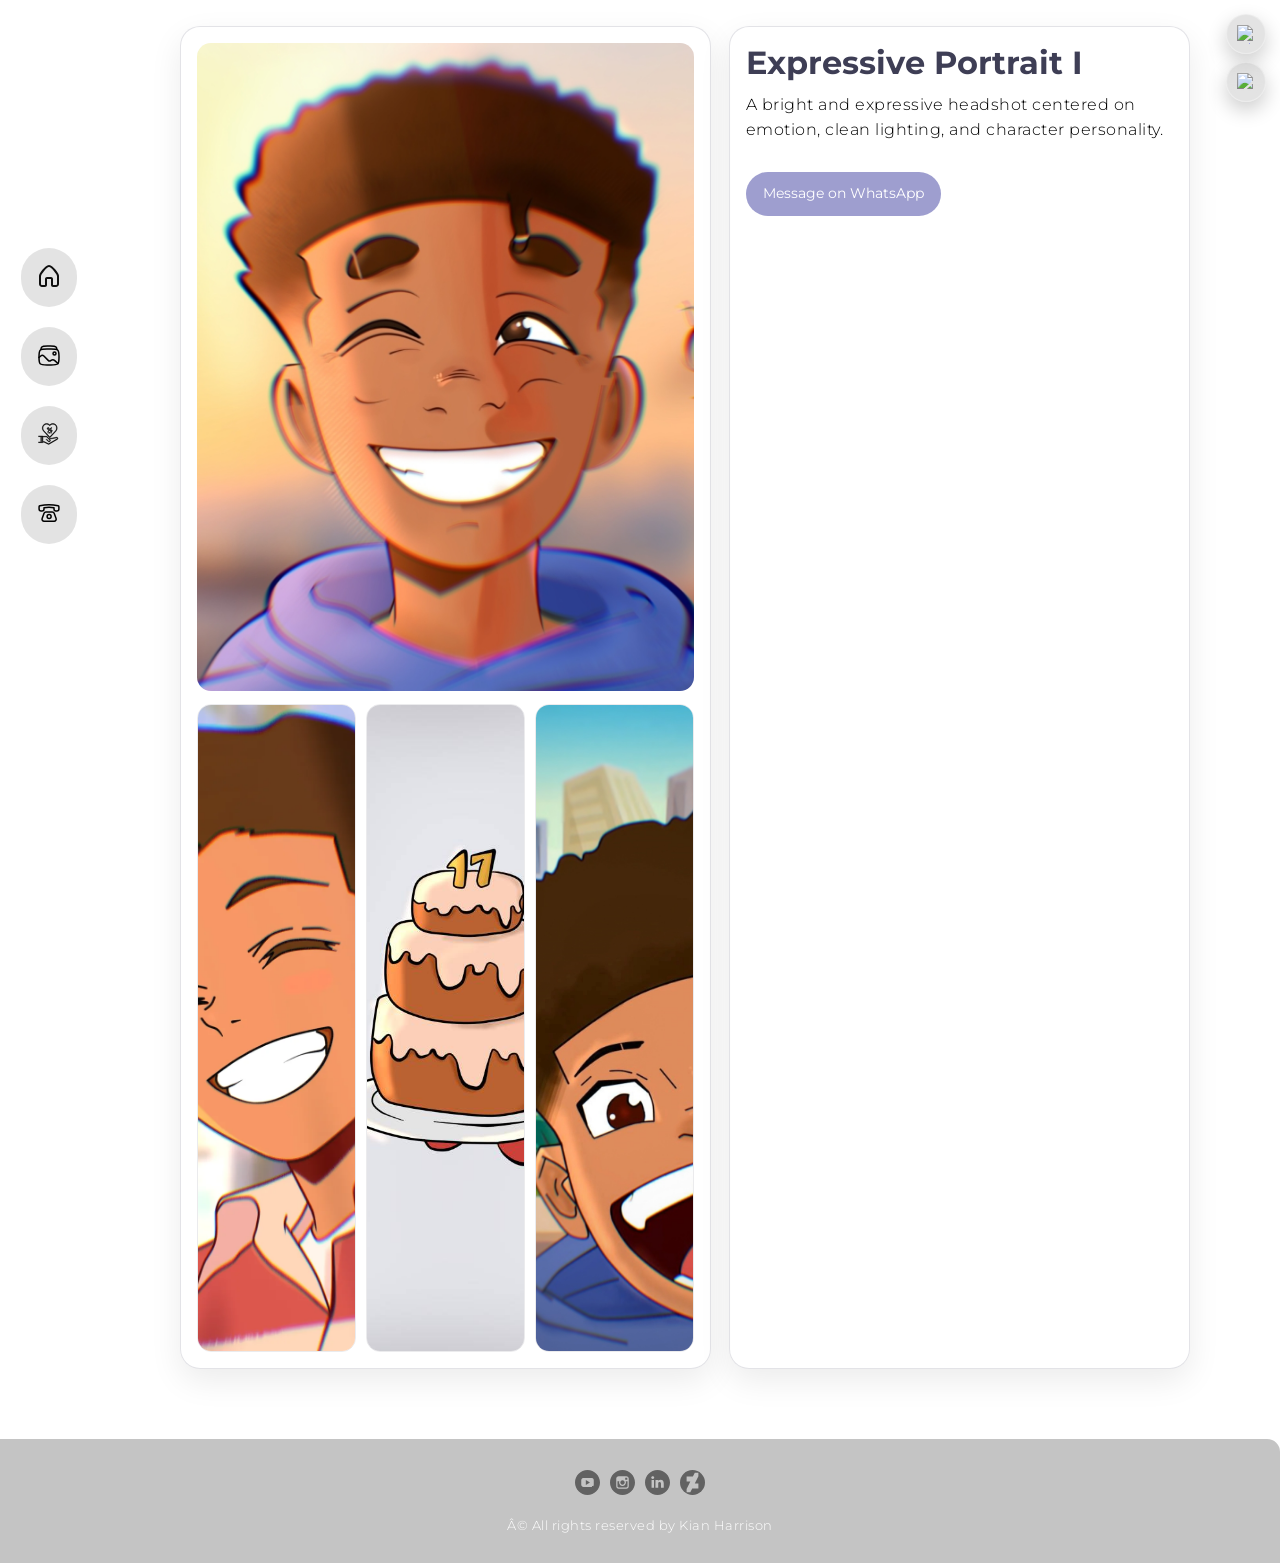
==== art-details.html @ ea470a63 "updated the whole experience and fixed the grid diplay bug still not perfect" ====
<!DOCTYPE html>
<html lang="en">
<head>
  <meta charset="UTF-8">
  <meta name="viewport" content="width=device-width, initial-scale=1.0">
  <meta name="description" content="Artwork details by KianLooksBetter.">
  <link rel="stylesheet" href="css/style.css">
  <link rel="icon" type="image/svg+xml" href="logo.svg">
  <title>Art Details | KianLooksBetter</title>
</head>
<body>
  <div class="quick-dm-links">
    <a class="quick-dm-btn" href="https://wa.me/237676636111" target="_blank" rel="noopener noreferrer" aria-label="Message on WhatsApp">
      <span class="quick-dm-label">WhatsApp</span>
      <img src="https://img.icons8.com/ios-filled/50/ffffff/whatsapp--v1.png" alt="WhatsApp">
    </a>
    <a class="quick-dm-btn" href="https://www.instagram.com/direct/t/17841401387039399" target="_blank" rel="noopener noreferrer" aria-label="Message on Instagram">
      <span class="quick-dm-label">Instagram</span>
      <img src="https://img.icons8.com/ios-filled/50/ffffff/instagram-new--v1.png" alt="Instagram">
    </a>
  </div>

  <div class="nav-grid2">
    <a href="index.html#hero" data-after="Home"><div class="nav-options2"><img src="icons/home-icon.svg"><p style="margin-left: -4px;">Home</p></div></a>
    <a href="index.html#gallery" data-after="gallery"><div class="nav-options2"><img src="icons/gallery-icon.svg"><p style="margin-left: -7px;">Gallery</p></div></a>
    <a href="index.html#services" data-after="Service"><div class="nav-options2"><img src="icons/commission-icon.svg"><p>Commi..</p></div></a>
    <a href="index.html#contact" data-after="Contact"><div class="nav-options2"><img src="icons/contact-icon.svg"><p>Contact</p></div></a>
  </div>

  <div class="nav-grid">
    <a href="index.html#hero" data-after="Home"><div class="nav-options"><img src="icons/home-icon.svg"><p>Home</p></div></a>
    <a href="index.html#gallery" data-after="gallery"><div class="nav-options"><img src="icons/gallery-icon.svg"><p>Gallery</p></div></a>
    <a href="index.html#services" data-after="Service"><div class="nav-options"><img src="icons/commission-icon.svg"><p>Commisions</p></div></a>
    <a href="index.html#contact" data-after="Contact"><div class="nav-options"><img src="icons/contact-icon.svg"><p>Contact</p></div></a>
  </div>

  <main class="art-detail-page">
    <section class="art-detail-image-wrap">
      <img id="art-detail-image" src="" alt="">
      <section class="process-section art-process-section">
        <img class="process-image art-process-image" src="" alt="">
        <img class="process-image art-process-image" src="" alt="">
        <img class="process-image art-process-image" src="" alt="">
      </section>
    </section>
    <section class="art-detail-info-wrap">
      <h1 id="art-detail-title">Artwork</h1>
      <p id="art-detail-description"></p>
      <a class="order-button" href="https://wa.me/237676636111" target="_blank" rel="noopener noreferrer">Message on WhatsApp</a>
    </section>
  </main>

  <section id="footer">
    <div class="footer container">
      <div style="display: flex; padding-top: 2%; padding-bottom: 10px;">
        <div style="opacity: 0.5;"><a href="https://www.youtube.com/@kianlooksbetter" target="_blank"><img src="icons/youtube-icon.svg" /></a></div>
        <div style="opacity: 0.5;"><a href="https://www.instagram.com/kianlooksbetter" target="_blank"><img src="icons/instagram-icon.svg" /></a></div>
        <div style="opacity: 0.5;"><a href="https://www.linkedin.com/kianlooksbetter" target="_blank"><img src="icons/linkedin-icon.svg" /></a></div>
        <div style="opacity: 0.5;"><a href="https://www.deviantart.com/kianlooksbetter" target="_blank"><img style="border-radius: 50%;" src="icons/deviantart-icon.svg" /></a></div>
      </div>
      <p style="padding-bottom: 2%;">Â© All rights reserved by Kian Harrison</p>
    </div>
  </section>

  <div class="image-preview-modal" id="image-preview-modal" aria-hidden="true">
    <button class="image-preview-close" id="image-preview-close" aria-label="Close image preview">X</button>
    <div class="image-preview-stage" id="image-preview-stage">
      <img class="image-preview-img" id="image-preview-img" src="" alt="">
    </div>
  </div>

  <script src="./app.js"></script>
  <script src="./art-details.js"></script>
</body>
</html>
---- css/style.css ----
@import 'https://fonts.googleapis.com/css?family=Montserrat:300, 400, 700&display=swap';
* {
  padding: 0;
  margin: 0;
  box-sizing: border-box;
}

html {
  font-size: 10px;
  font-family: 'Montserrat', sans-serif;
  scroll-behavior: smooth;
}

body {
  overflow-x: hidden;
}

/* Scroll reveal system */
.reveal-ready {
  opacity: 0;
  transform: translate3d(0, 36px, 0) scale(0.985);
  filter: blur(6px);
  transition:
    opacity 780ms cubic-bezier(0.22, 1, 0.36, 1),
    transform 780ms cubic-bezier(0.22, 1, 0.36, 1),
    filter 780ms cubic-bezier(0.22, 1, 0.36, 1);
  transition-delay: var(--reveal-delay, 0ms);
  will-change: opacity, transform, filter;
}

.reveal-ready.revealed {
  opacity: 1;
  transform: translate3d(0, 0, 0) scale(1);
  filter: blur(0);
}

a {
  text-decoration: none;
}

.container {
  min-height: 100vh;
  width: 100%;
  display: flex;
  align-items: center;
  justify-content: center;
}
.container div div a img{
  width: 35px;
  height: 35px;
  padding: 5px;
}
img {
  height: 100%;
  width: 100%;
  object-fit: cover;
}
p {
  color: black;
  font-size: 1.4rem;
  margin-top: 5px;
  line-height: 2.5rem;
  font-weight: 300;
  letter-spacing: 0.05rem;
}
.section-title {
  font-size: 4rem;
  font-weight: 300;
  color: black;
  margin-bottom: 10px;
  text-transform: uppercase;
  letter-spacing: 0.2rem;
  text-align: center;
}
.section-title span {
  color: rgb(158, 158, 207);;
}

.contain{
    max-width: 1224px;
    width: 90%;
    margin: auto;
    padding: 40px 0;
}

.photo-gallery2{
    display: grid;
    grid-template-columns: 1fr 1fr 1fr 1fr;
    column-gap: 8px;
    row-gap: 30px;
}
.photo-gallery{
  display: grid;
  grid-template-columns: 1fr 1fr 1fr;
  gap: 12px;
}

.photo-gallery > div{
  height: clamp(220px, 28vw, 320px);
  overflow: hidden;
  border-radius: 10px;
}
.card{
    position: relative;
}

.card p{
  position: absolute;
  bottom: 10px;
  padding-left: 5px;
  color: white;
  background-color: #94949449;
  transition: 0.25s ease;
  border-top-right-radius: 50px;
  border-bottom-right-radius: 50px;
}

.column{
    display: flex;
    flex-direction: column;
    gap: 20px;
}

.photo-gallery2 div img{
  width: 100%;
  height: 100%;
  object-fit: cover;
  transition: 0.5s ease;
  border-radius: 10px;
}

.photo-gallery2 div img:hover{
  width: 100%;
  height: 100%;
  box-shadow: 10px 10px 24px rgba(0,0,0,0.5);
  opacity: 0.95;
  cursor: default;
  border-radius: 0px;
}

.card:hover p{
  border-top-right-radius: 0px;
  border-bottom-right-radius: 0px;
}

.photo-gallery div img{
    width: 100%;
    height: 100%;
    object-fit: cover;
    transition: 0.5s ease;
}

.photo-gallery div img:hover{
    width: 100%;
    height: 100%;
    box-shadow: 10px 10px 24px rgba(0,0,0,0.5);
    opacity: 0.95;
    cursor: default;
}

.feed-grid{
  margin-left: 90px;
  margin-right: 30px;
}
.nav-grid{
    top: 22%;
    left: 0;
    right: 0;
    bottom: 34%;
    position: fixed;
    display: flex;
    flex-direction: column;
    align-items: center;
    width: 90px;
    z-index: 100;
    margin-left: 4px;
    justify-content: center;
    row-gap: 20px;
}
.nav-grid2{
  display: none;
}
.nav-options{
  position: relative;
  background-color:#0000001c;
  backdrop-filter: blur(8px);
  padding: 16px;
  border-radius: 50px;
  transition: 0.25s;
}

.nav-options img{
  width: 24px;
  height: 24px;
}

.nav-options p{
  position: absolute;
  top: 2%;
  left: 40px;
  padding: 8px 12px;
  display: none;
  transition: 0.25s;
}
.nav-options:hover{
  transform: translateX(46px);
  padding-right: 120px;
}
.nav-options:hover p{
  display: block;
  border-top-right-radius: 50px;
  border-bottom-right-radius: 50px;
}

@media(max-width: 768px){
    .photo-gallery{
        flex-direction: column;
    }
}

.button{
    width: 172px;
    height: 52px;
    font-size: 15px;
    color: white;
    background-color: #33333386;
    border:none;
    border-radius: 50px;
    transition: 0.25s;
    backdrop-filter: blur(4px);
    box-shadow: 2px 5px 15px rgba(0,0,0,0.2); 
}

.button:hover{
    cursor: pointer;
    background-color: #33333360;
}
.button:active{
  background-color: #33333327;
}

.btn{
    margin-top: 1rem;
    display: inline-block;
    background:var(--black);
    color:#fff;
    border-radius: .5rem;
    padding:.9rem 3rem;
    cursor: pointer;
    font-size: 1.7rem;
}

.btn:hover{
    background:var(--orange);
}
.cta {
  display: inline-block;
  padding: 10px 30px;
  color: white;
  background-color: transparent;
  border: 2px solid rgb(158, 158, 207);
  font-size: 2rem;
  text-transform: uppercase;
  letter-spacing: 0.1rem;
  margin-top: 30px;
  transition: 0.3s ease;
  transition-property: background-color, color;
  border-radius: 8px;
}
.cta:hover {
  color: white;
  background-color: rgb(158, 158, 207);
}
.brand h1 {
  font-size: 3rem;
  text-transform: uppercase;
  color: white;
}
.brand h1 span {
  color: rgb(158, 158, 207);
}

/* Header section */
#header .header {
  min-height: 8vh;
  background-color: rgba(31, 30, 30, 0.24);
  transition: 0.3s ease background-color;
}
#header .nav-bar {
  display: flex;
  align-items: center;
  justify-content: space-between;
  width: 100%;
  height: 100%;
  max-width: 1300px;
  padding: 0 10px;
}
#header .nav-list ul {
  list-style: none;
  position: absolute;
  background-color: gray;
  width: 100vw;
  height: 100vh;
  left: 100%;
  top: 0;
  display: flex;
  flex-direction: column;
  justify-content: center;
  align-items: center;
  z-index: 1;
  overflow-x: hidden;
  transition: 0.5s ease left;
}
#header .nav-list ul.active {
  left: 0%;
}
#header .nav-list ul a {
  font-size: 2.5rem;
  font-weight: 500;
  letter-spacing: 0.2rem;
  text-decoration: none;
  color: white;
  padding: 20px;
  display: block;
  transition: 0.3s;
}

#header .nav-list ul li:hover a {
  color: rgb(158, 158, 207);
  transition: 0.2s;
}
#header .hamburger {
  height: 60px;
  width: 60px;
  display: inline-block;
  border: 3px solid white;
  border-radius: 50%;
  position: relative;
  display: flex;
  align-items: center;
  justify-content: center;
  z-index: 100;
  cursor: pointer;
  transform: scale(0.8);
  margin-right: 20px;
}
#header .hamburger:after {
  position: absolute;
  content: '';
  height: 100%;
  width: 100%;
  border-radius: 50%;
  border: 3px solid white;
  animation: hamburger_puls 1s ease infinite;
}
#header .hamburger .bar {
  height: 2px;
  width: 30px;
  position: relative;
  background-color: white;
  z-index: -1;
}
#header .hamburger .bar::after,
#header .hamburger .bar::before {
  content: '';
  position: absolute;
  height: 100%;
  width: 100%;
  left: 0;
  background-color: white;
  transition: 0.3s ease;
  transition-property: top, bottom;
}
#header .hamburger .bar::after {
  top: 8px;
}
#header .hamburger .bar::before {
  bottom: 8px;
}
#header .hamburger.active .bar::before {
  bottom: 0;
}
#header .hamburger.active .bar::after {
  top: 0;
}
/* End Header section */

/* Hero section fades in */
#hero {
  background-image: url(../hero/hero-img.jpg);
  background-size: cover;
  background-position: top center;
  position: relative;
  z-index: 1;

  opacity: 0;
  animation: fadeIn 1.2s ease-out forwards;
}

#hero::after {
  content: '';
  position: absolute;
  left: 0;
  top: 0;
  height: 100%;
  width: 100%;
  background-color: black;
  opacity: 0.5;
  z-index: -1;
}

/* Text + button fade up */
#hero .cta {
  opacity: 0;
  transform: translateY(30px);
  animation: fadeUp 1s ease-out forwards;
}

/* Staggered delays for each element */
#hero .cta { animation-delay: 3.2s; }

/* Keyframes */
@keyframes fadeIn {
  from { opacity: 0; }
  to { opacity: 1; }
}

@keyframes fadeUp {
  from { opacity: 0; transform: translateY(30px); }
  to { opacity: 1; transform: translateY(0); }
}


#hero .hero {
  max-width: 1200px;
  margin: 0 auto;
  padding: 0 50px;
  justify-content: flex-start;
}
#hero h1 {
  display: block;
  width: fit-content;
  font-size: 4rem;
  position: relative;
  color: transparent;
  animation: text_reveal 0.5s ease forwards;
  animation-delay: 1s;
}
#hero h1:nth-child(1) {
  animation-delay: 1s;
}
#hero h1:nth-child(2) {
  animation-delay: 2s;
}
#hero h1:nth-child(3) {
  animation: text_reveal_name 0.5s ease forwards;
  animation-delay: 3s;
}
#hero h1 span {
  position: absolute;
  top: 0;
  left: 0;
  height: 100%;
  width: 0;
  background-color: rgb(158, 158, 207);
  animation: text_reveal_box 1s ease;
  animation-delay: 0.5s;
}
#hero h1:nth-child(1) span {
  animation-delay: 0.5s;
}
#hero h1:nth-child(2) span {
  animation-delay: 1.5s;
}
#hero h1:nth-child(3) span {
  animation-delay: 2.5s;
}

/* End Hero Section */

/* Services Section */
#services .services {
  flex-direction: column;
  text-align: center;
  max-width: 1500px;
  margin: 0 auto;
  padding: 100px 0 0 0;
}
#services .service-top {
  max-width: 500px;
  margin: 0 auto;
}
#services .service-bottom {
  display: flex;
  align-items: stretch;
  justify-content: center;
  flex-wrap: wrap;
  margin-top: 50px;
  gap: 20px;
}
#services .service-card-link {
  flex-basis: 80%;
  margin: 0 5%;
  display: flex;
  color: inherit;
}
#services .service-item {
  display: flex;
  align-items: flex-start;
  justify-content: flex-start;
  flex-direction: column;
  width: 100%;
  min-height: 290px;
  height: 100%;
  padding: 30px;
  border-radius: 10px;
  background-size: cover;
  margin: 0;
  position: relative;
  z-index: 1;
  overflow: hidden;
  transition: transform 0.25s ease, box-shadow 0.25s ease;
}
#services .service-item::after {
  content: '';
  position: absolute;
  left: 0;
  top: 0;
  height: 100%;
  width: 100%;
  opacity: 0.9;
  z-index: -1;
}
#services .service-card-link:hover .service-item,
#services .service-card-link:focus-visible .service-item {
  transform: translateY(-6px);
  box-shadow: 0 18px 32px rgba(0, 0, 0, 0.28);
}
#services .service-card-link:focus-visible {
  outline: none;
}
#services .service-bottom .icon {
  height: 80px;
  width: 80px;
  margin-bottom: 20px;
}
#services .service-price {
  font-size: 1.5rem;
  color: white;
  border: 1px solid rgba(255, 255, 255, 0.45);
  border-radius: 999px;
  padding: 7px 14px;
  background-color: rgba(0, 108, 75, 0.35);
  margin-bottom: 12px;
  backdrop-filter: blur(4px);
}
#services .service-item h2 {
  font-size: 2rem;
  color: white;
  margin-bottom: 10px;
  text-transform: uppercase;
  background-color:#0000004f;
  border-radius: 20px;
  padding: 5px 10px;
  backdrop-filter: blur(4px); 
}
#services .service-item p {
  color: white;
  text-align: left;
  background-color:#0000004f;
  border-radius: 20px;
  padding: 10px;
  backdrop-filter: blur(4px); 
}
#services .service-cta-text {
  margin-top: auto;
  font-size: 1.3rem;
  color: white;
  letter-spacing: 0.04rem;
  text-transform: uppercase;
  border-bottom: 1px solid rgba(255, 255, 255, 0.6);
  padding-bottom: 4px;
}
/* End Services Section */

.slider-wrapper {
  position: relative;
}

.slider-wrapper .image-list {
  display: grid;
  grid-template-columns: repeat(10, 1fr);
  gap: 18px;
  font-size: 0;
  list-style: none;
  margin-bottom: 30px;
  overflow-x: auto;
  scrollbar-width: none;
}


.slider-wrapper .image-list .image-item {
  width: 325px;
  height: 400px;
  object-fit: cover;
}

/* Projects section */
#projects .projects {
  flex-direction: column;
  max-width: 1200px;
  margin: 0 auto;
  padding: 100px 0;
}
#projects .projects-header h1 {
  margin-bottom: 50px;
}
#projects .all-projects {
  display: flex;
  align-items: center;
  justify-content: center;
  flex-direction: column;
}
#projects .project-item {
  display: flex;
  align-items: center;
  justify-content: center;
  flex-direction: column;
  width: 80%;
  margin: 20px auto;
  overflow: hidden;
  border-radius: 10px;
}
#projects .project-info {
  padding: 30px;
  flex-basis: 50%;
  height: 100%;
  display: flex;
  align-items: flex-start;
  justify-content: center;
  flex-direction: column;
  color: white;
}
#projects .project-info h1 {
  font-size: 4rem;
  font-weight: 500;
}
#projects .project-info h2 {
  font-size: 1.8rem;
  font-weight: 500;
  margin-top: 10px;
}
#projects .project-info p {
  color: white;
}
#projects .project-img {
  flex-basis: 50%;
  height: 300px;
  overflow: hidden;
  position: relative;
}
#projects .project-img:after {
  content: '';
  position: absolute;
  left: 0;
  top: 0;
  height: 100%;
  width: 100%;
  opacity: 0.7;
}
#projects .project-img img {
  transition: 0.3s ease transform;
}
#projects .project-item:hover .project-img img {
  transform: scale(1.1);
}
/* End Projects section */

/* About Section */
#about .about {
  flex-direction: column-reverse;
  text-align: center;
  max-width: 1200px;
  margin: 0 auto;
  padding: 100px 20px;
}
#about .col-left {
  width: 250px;
  height: 360px;
}
#about .col-right {
  width: 100%;
}
#about .col-right h2 {
  font-size: 1.8rem;
  font-weight: 500;
  letter-spacing: 0.2rem;
  margin-bottom: 10px;
}
#about .col-right p {
  margin-bottom: 20px;
}
#about .col-right .cta {
  color: black;
  margin-bottom: 50px;
  padding: 10px 20px;
  font-size: 2rem;
}
#about .col-left .about-img {
  height: 100%;
  width: 100%;
  position: relative;
  border: 10px solid white;
}
#about .col-left .about-img::after {
  content: '';
  position: absolute;
  left: -33px;
  top: 19px;
  height: 98%;
  width: 98%;
  border: 7px solid rgb(158, 158, 207);
  z-index: -1;
}
/* End About Section */

/* contact Section */
#contact
 .contact {
  flex-direction: column;
  max-width: 1200px;
  margin: 0 auto;
  width: 90%;
}
#contact .contact-items {
  /* max-width: 400px; */
  width: 100%;
}
#contact .contact-item {
  width: 80%;
  padding: 20px;
  text-align: center;
  border-radius: 10px;
  padding: 30px;
  margin: 30px;
  display: flex;
  justify-content: center;
  align-items: center;
  flex-direction: column;
  box-shadow: 0px 0px 10px 0 #0000002c;
  transition: 0.35s ease box-shadow;
}
#contact .contact-item:hover {
  box-shadow: 0px 0px 30px 0 #0000002c;
}
#contact .icon {
  width: 70px;
  margin: 0 auto;
  margin-bottom: 10px;
}
#contact .contact-info h1 {
  font-size: 2.5rem;
  font-weight: 500;
  margin-bottom: 5px;
}
#contact .contact-info h2 {
  font-size: 1.3rem;
  line-height: 2rem;
  font-weight: 500;
}
/*End contact Section */

/* Footer */
#footer {
  background-color:#0000003b;
  border-top-right-radius: 1vw;
  backdrop-filter: blur(8px); 
}
#footer .footer {
  min-height: 100px;
  flex-direction: column;
}
#footer p {
  margin: 0;
  color: white;
  font-size: 1.3rem;
  cursor: default;
}

/* End Footer */

/* Keyframes */

@keyframes text_reveal_box {
  50% {
    width: 100%;
    left: 0;
  }
  100% {
    width: 0;
    left: 100%;
  }
}
@keyframes text_reveal {
  100% {
    color: white;
  }
}
@keyframes text_reveal_name {
  100% {
    color: rgb(158, 158, 207);
    font-weight: 500;
  }
}
/* End Keyframes */
@media (max-width: 1100px) and (max-width: 1040px){
  .photo-gallery2{
    display: grid;
    grid-template-columns: 1fr 1fr 1fr;
    column-gap: 15px;
    row-gap: 30px;
  }
}

@media (max-width: 999px) and (max-width: 710px){

  .photo-gallery2{
    display: grid;
    grid-template-columns: 1fr 1fr;
    column-gap: 15px;
    row-gap: 30px;
  }
  .feed-grid{
    margin-left: 0;
    margin-right: 0; 
  }
  .nav-grid{
    display: none;
  }
  .nav-grid2{
    display: flex;
    left: 6%;
    right: 6%;
    bottom: 2%;
    position: fixed;
    flex-direction: row;
    align-items: center;
    z-index: 100;
    padding-top: 10px;
    justify-items: center;
    justify-content: space-evenly;
    background-color: rgba(173, 173, 173, 0.349);
    backdrop-filter: blur(4px);
    border-radius: 50px;
    padding: 10px 0 5px 0;
  }
  .nav-options2 img{
    width: 30px;
    height: 30px;
  }
  .nav-options2 p{
    font-size: 12px;
    margin-left: -9px;
    margin-top: 0px;
  }
  #footer{
    height: 190px;
    padding-top: 20px;
  }
  #contact .contact-item .contact-info h1, h2{
    color: rgb(62, 62, 85);
    cursor: default;
    transition: 0.25s;
  }
  #contact .contact-item .contact-info h1:hover{
    color: rgb(158, 158, 207);
    cursor: pointer;
  } 
  #contact .contact-item .contact-info h2:hover{
    color: rgb(158, 158, 207);
    cursor: pointer;
  }  
}
@media (max-width: 700px) and (max-width: 650px){

  .photo-gallery2{
    display: grid;
    grid-template-columns: 1fr 1fr;
    column-gap: 15px;
    row-gap: 30px;
  }
  .feed-grid{
    margin-left: 0;
    margin-right: 0; 
  }
  .nav-grid{
    display: none;
  }
  .nav-grid2{
    display: flex;
    left: 8%;
    right: 8%;
    bottom: 8px;
    position: fixed;
    flex-direction: row;
    align-items: center;
    z-index: 100;
    padding-top: 10px;
    justify-items: center;
    justify-content: space-evenly;
    background-color: rgba(173, 173, 173, 0.349);
    backdrop-filter: blur(4px);
    border-radius: 50px;
    padding: 8px 0 4px 0;
  }
  .nav-options2 img{
    width: 28px;
    height: 28px;
  }
  .nav-options2 p{
    font-size: 12px;
    margin-left: -10px;
    margin-top: 0px;
  }
  #footer{
    height: 190px;
    padding-top: 20px;
  }
  #contact .contact-item .contact-info h1, h2{
    color: rgb(62, 62, 85);
    cursor: default;
    transition: 0.25s;
  }
  #contact .contact-item .contact-info h1:hover{
    color: rgb(158, 158, 207);
    cursor: pointer;
  } 
  #contact .contact-item .contact-info h2:hover{
    color: rgb(158, 158, 207);
    cursor: pointer;
  }  
}

/* Media Query For Tablet */
@media only screen and (min-width: 768px) {
  .cta {
    font-size: 2.5rem;
    padding: 20px 60px;
  }
  h1.section-title {
    font-size: 6rem;
  }

  /* Hero */
  #hero h1 {
    font-size: 7rem;
  }
  /* End Hero */

  /* Services Section */
  #services .service-bottom .service-card-link {
    flex-basis: 45%;
    margin: 0;
  }
  /* End Services Section */

  /* Project */
  #projects .project-item {
    flex-direction: row;
  }
  #projects .project-item:nth-child(even) {
    flex-direction: row-reverse;
  }
  #projects .project-item {
    height: 400px;
    margin: 0;
    width: 100%;
    border-radius: 0;
  }
  #projects .all-projects .project-info {
    height: 100%;
  }
  #projects .all-projects .project-img {
    height: 100%;
  }
  /* End Project */

  /* About */
  #about .about {
    flex-direction: row;
  }
  #about .col-left {
    width: 600px;
    height: 400px;
    padding-left: 60px;
  }
  #about .about .col-left .about-img::after {
    left: -45px;
    top: 34px;
    height: 98%;
    width: 98%;
    border: 10px solid rgb(158, 158, 207);
  }
  #about .col-right {
    text-align: left;
    padding: 30px;
  }
  #about .col-right h1 {
    text-align: left;
  }
  /* End About */

  /* contact  */
  #contact .contact {
    flex-direction: column;
    padding: 100px 0;
    align-items: center;
    justify-content: center;
    min-width: 20vh;
  }
  #contact .contact-items {
    width: 100%;
    display: flex;
    flex-direction: row;
    justify-content: space-evenly;
    margin: 0;
  }
  #contact .contact-item {
    width: 30%;
    margin: 0;
    flex-direction: row;
  }
  #contact .contact-item .icon {
    height: 100px;
    width: 100px;
  }
  #contact .contact-item .icon img {
    object-fit: contain;
  }
  #contact .contact-item .contact-info {
    width: 100%;
    text-align: left;
    padding-left: 20px;
  }
  #contact .contact-item .contact-info h1, h2{
    color: rgb(62, 62, 85);
    cursor: default;
    transition: 0.25s;
  }
  #contact .contact-item .contact-info h1:hover{
    color: rgb(158, 158, 207);
    cursor: pointer;
  } 
  #contact .contact-item .contact-info h2:hover{
    color: rgb(158, 158, 207);
    cursor: pointer;
  }  
  /* End contact  */
}
/* End Media Query For Tablet */

/* Media Query For Desktop */
@media only screen and (min-width: 1200px) {
  /* header */
  #header .hamburger {
    display: none;
  }
  #header .nav-list ul {
    position: initial;
    display: block;
    height: auto;
    width: fit-content;
    background-color: transparent;
  }
  #header .nav-list ul li {
    display: inline-block;
  }
  #header .nav-list ul li a {
    font-size: 1.8rem;
  }
  #header .nav-list ul a:after {
    display: none;
  }
  /* End header */

  #services .service-bottom .service-card-link {
    flex-basis: 22%;
    margin: 0;
  }
}
/* End  Media Query For Desktop */

/* Service details page */
.service-detail-page {
  padding: 26px 7% 18px;
  margin-left: 90px;
  display: grid;
  grid-template-columns: repeat(2, minmax(0, 1fr));
  column-gap: 20px;
  align-items: stretch;
  --detail-card-h: min(74vh, 640px);
}

.sub-service-detail-page{
  padding: 28px 7% 88px;
  margin-left: 90px;
}

.order-button{
  margin: 10px 0 0 0;
  padding: 11px 16px;
  background-color: rgb(158, 158, 207);
  color: white;
  border-radius: 999px;
  font-size: 1.4rem;
  border: 1px solid transparent;
  transition: 0.25s ease;
  display: inline-flex;
  justify-content: center;
  align-items: center;
  text-align: center;
  white-space: normal;
  line-height: 1.4;
  max-width: 280px;
}

.order-button:hover {
  background-color: rgb(138, 138, 187);
}

.order-button-alt {
  background-color: transparent;
  color: rgb(62, 62, 85);
  border: 1px solid rgba(62, 62, 85, 0.25);
}

.order-button-alt:hover {
  color: rgb(158, 158, 207);
  border-color: rgb(158, 158, 207);
  background-color: rgba(158, 158, 207, 0.09);
}

.process-section{
  display: grid;
  grid-template-columns: repeat(3, 1fr);
  margin: 10px 0 0;
  gap: 10px;
}

.service-back-link {
  display: inline-block;
  font-size: 1.4rem;
  color: rgb(62, 62, 85);
  margin-bottom: 24px;
}

.service-back-link:hover {
  color: rgb(158, 158, 207);
}

.service-detail-panel {
  background-color: rgba(255, 255, 255, 0.6);
  border: 1px solid rgba(62, 62, 85, 0.12);
  box-shadow: 0 12px 32px rgba(0, 0, 0, 0.08);
  border-radius: 20px;
  padding: 28px;
  display: flex;
  flex-direction: column;
  height: var(--detail-card-h);
  overflow: visible;
}

.service-name-label {
  font-size: 2.2rem;
  font-weight: 600;
  color: rgb(62, 62, 85);
  margin: 2px 0 8px;
}

.service-detail-panel h1 {
  font-size: 3.6rem;
  margin-bottom: 10px;
}

.service-detail-price {
  display: inline-flex;
  align-self: flex-start;
  width: fit-content;
  font-size: 1.7rem;
  border-radius: 999px;
  background-color: rgba(0, 108, 75, 0.35);
  padding: 7px 14px;
  margin-bottom: 14px;
}

.service-detail-description {
  color: #00000090;
  font-size: 1.6rem;
  line-height: 2.8rem;
  margin-bottom: 14px;
}

.service-detail-meta {
  font-size: 1.4rem;
  color: #00000090;
}

.service-includes {
  margin-top: 18px;
  padding-left: 18px;
  overflow-y: visible;
  padding-right: 0;
}

.service-includes li {
  color: #00000090;
  font-size: 1.5rem;
  line-height: 2.5rem;
}

.service-samples-title {
  font-size: 3rem;
  margin: 8px 0 20px;
  color: rgb(62, 62, 85);
}

.service-sample-grid {
  display: grid;
  grid-template-columns: repeat(4, minmax(0, 1fr));
  gap: 16px;
}

.sample-card {
  border-radius: 14px;
  overflow: hidden;
  box-shadow: 0 10px 22px rgba(0, 0, 0, 0.2);
  transition: transform 0.3s ease, box-shadow 0.3s ease;
}

.sample-card:hover {
  transform: translateY(-4px);
  box-shadow: 0 14px 26px rgba(0, 0, 0, 0.24);
}

.sample-card img {
  display: block;
  width: 100%;
  height: 100%;
  aspect-ratio: 4/5;
  object-fit: cover;
}

.selected-img-section {
  background-color: rgba(255, 255, 255, 0.55);
  border: 1px solid rgba(62, 62, 85, 0.12);
  border-radius: 20px;
  box-shadow: 0 12px 32px rgba(0, 0, 0, 0.08);
  padding: 14px;
  display: flex;
  flex-direction: column;
  height: calc(var(--detail-card-h) + 40px);
}

.selected-img {
  width: 100%;
  flex: 1;
  min-height: 0;
  aspect-ratio: auto;
  border-radius: 14px;
  object-fit: cover;
  object-position: center;
  background-color: rgba(0, 0, 0, 0.08);
}

.selected-img,
.process-image {
  transition: transform 0.24s ease, box-shadow 0.24s ease;
}

.selected-img:hover {
  transform: scale(1.01);
  box-shadow: 0 10px 18px rgba(0, 0, 0, 0.22);
}

.process-image {
  width: 92%;
  aspect-ratio: 1 / 1;
  border-radius: 10px;
  border: 1px solid rgba(62, 62, 85, 0.1);
  margin: 0 auto;
  cursor: default;
}

.process-image:hover {
  transform: translateY(-2px);
  box-shadow: 0 8px 14px rgba(0, 0, 0, 0.2);
}

.service-order-actions {
  display: flex;
  flex-wrap: wrap;
  gap: 10px;
  margin-top: auto;
}

.payment-loop {
  position: relative;
  overflow: hidden;
  border-radius: 0;
  border: none;
  background-color: transparent;
  padding: 4px 0;
}

.payment-track {
  display: flex;
  gap: 10px;
  width: max-content;
  animation: payment_loop 24s linear infinite;
}

.payment-pill {
  border-radius: 999px;
  border: 1px solid rgba(255, 255, 255, 0.22);
  background-color: rgba(255, 255, 255, 0.08);
  color: rgba(255, 255, 255, 0.92);
  font-size: 1.3rem;
  padding: 7px 14px;
  white-space: nowrap;
}

.footer-payment-loop {
  width: 100%;
  margin: 0 0 12px;
}

.selected-img,
.sample-card img {
  cursor: default;
}

.service-sample-grid .art-link {
  display: block;
  line-height: 0;
}

.image-preview-modal {
  position: fixed;
  inset: 0;
  background: rgba(0, 0, 0, 0.05);
  backdrop-filter: blur(8px);
  display: none;
  justify-content: center;
  align-items: center;
  z-index: 300;
  padding: 24px;
}

.image-preview-modal.open {
  display: flex;
}

.image-preview-close {
  position: absolute;
  top: 20px;
  right: 22px;
  width: 40px;
  height: 40px;
  border-radius: 50%;
  border: 1px solid rgba(255, 255, 255, 0.55);
  background-color: rgba(0, 0, 0, 0.28);
  color: white;
  font-size: 2.2rem;
  line-height: 1;
  cursor: pointer;
}

.image-preview-stage {
  width: min(1200px, 95vw);
  height: min(84vh, 920px);
  overflow: hidden;
  -ms-overflow-style: none;
  scrollbar-width: none;
}

.image-preview-stage::-webkit-scrollbar {
  display: none;
}

.image-preview-img {
  width: 100%;
  height: 100%;
  object-fit: contain;
  transform-origin: center center;
  transition: transform 0.18s ease;
}

@keyframes payment_loop {
  from {
    transform: translateX(0);
  }
  to {
    transform: translateX(-50%);
  }
}

@media (max-width: 999px) {
  .service-detail-page {
    margin-left: 0;
    padding: 20px 5% 110px;
    grid-template-columns: 1fr;
    row-gap: 16px;
  }

  .sub-service-detail-page {
    margin-left: 0;
    padding: 0 5% 110px;
  }

  .selected-img-section,
  .service-detail-panel {
    height: auto;
    min-height: 0;
  }

  .selected-img {
    aspect-ratio: 4 / 5;
  }

  .service-sample-grid {
    grid-template-columns: repeat(2, minmax(0, 1fr));
  }
}

@media (max-width: 620px) {
  .service-sample-grid {
    grid-template-columns: 1fr;
  }
}

.quick-dm-links {
  position: fixed;
  top: 14px;
  right: 14px;
  z-index: 210;
  display: flex;
  gap: 8px;
  flex-direction: column;
  align-items: flex-end;
}

.quick-dm-btn {
  width: 40px;
  height: 40px;
  border-radius: 50%;
  background-color: #0000001c;
  backdrop-filter: blur(8px);
  border: 1px solid rgba(255, 255, 255, 0.32);
  display: flex;
  align-items: center;
  justify-content: flex-end;
  gap: 0;
  padding: 0 9px;
  overflow: hidden;
  box-shadow: 0 8px 20px rgba(0, 0, 0, 0.2);
  transition: width 0.25s ease, transform 0.2s ease, background-color 0.2s ease;
}

.quick-dm-btn:hover {
  width: 136px;
  transform: translateY(-1px);
  background-color: #0000002b;
}

.quick-dm-btn img {
  width: 19px;
  height: 19px;
  flex-shrink: 0;
}

.quick-dm-label {
  max-width: 0;
  opacity: 0;
  color: white;
  font-size: 1.2rem;
  font-weight: 500;
  white-space: nowrap;
  overflow: hidden;
  transition: max-width 0.25s ease, opacity 0.25s ease, margin-right 0.25s ease;
}

.quick-dm-btn:hover .quick-dm-label {
  max-width: 92px;
  opacity: 1;
  margin-right: 8px;
}

.art-link {
  display: block;
  cursor: default;
  line-height: 0;
}

.see-more-wrap {
  display: flex;
  justify-content: center;
  margin-top: 24px;
}

.see-more-wrap .button {
  width: 190px;
}

.art-display-grid {
  grid-template-columns: repeat(12, minmax(0, 1fr));
  grid-auto-rows: 88px;
  grid-auto-flow: dense;
  gap: 16px;
}

.art-display-grid .card {
  grid-column: span 4;
  grid-row: span 3;
  min-height: 0;
  border-radius: 14px;
  overflow: hidden;
  background: transparent;
  box-shadow: 0 12px 24px rgba(0, 0, 0, 0.2);
}

.art-display-grid .card:nth-child(1) {
  grid-column: span 6;
  grid-row: span 4;
}

.art-display-grid .card:nth-child(3) {
  grid-row: span 4;
}

.art-display-grid .card:nth-child(5) {
  grid-column: span 6;
}

.art-display-grid .card p {
  display: none;
}

.art-display-grid .card img {
  cursor: default;
  width: 100%;
  height: 100%;
  object-fit: cover;
}

.art-detail-page {
  margin-left: 90px;
  padding: 26px 7% 70px;
  display: grid;
  grid-template-columns: 1.15fr 1fr;
  gap: 18px;
  align-items: stretch;
}

.art-process-section {
  margin-top: 10px;
}

.art-detail-image-wrap,
.art-detail-info-wrap {
  background-color: rgba(255, 255, 255, 0.6);
  border: 1px solid rgba(62, 62, 85, 0.14);
  border-radius: 20px;
  box-shadow: 0 12px 32px rgba(0, 0, 0, 0.08);
  padding: 16px;
}

.art-detail-image-wrap img {
  width: 100%;
  height: min(72vh, 680px);
  object-fit: cover;
  border-radius: 14px;
}

.art-detail-info-wrap h1 {
  font-size: 3.2rem;
  color: rgb(62, 62, 85);
}

.art-detail-info-wrap p {
  margin: 10px 0 20px;
  font-size: 1.6rem;
}

@media (max-width: 999px) {
  .art-display-grid {
    grid-template-columns: repeat(2, minmax(0, 1fr));
    grid-auto-rows: 120px;
    gap: 12px;
  }

  .art-display-grid .card {
    grid-column: span 1;
    grid-row: span 2;
  }

  .art-display-grid .card:nth-child(1),
  .art-display-grid .card:nth-child(3),
  .art-display-grid .card:nth-child(5) {
    grid-column: span 2;
    grid-row: span 2;
  }

  .art-detail-page {
    margin-left: 0;
    padding: 20px 5% 110px;
    grid-template-columns: 1fr;
  }

  .quick-dm-links {
    right: 10px;
    top: 10px;
  }

  .quick-dm-btn {
    width: 36px;
    height: 36px;
    padding: 0 8px;
  }

  .quick-dm-btn:hover {
    width: 36px;
  }

  .quick-dm-label {
    display: none;
  }
}

.gallery-page .feed-grid {
  padding-bottom: 72px;
}

@media (prefers-reduced-motion: reduce) {
  .reveal-ready {
    opacity: 1;
    transform: none;
    filter: none;
    transition: none;
  }
}
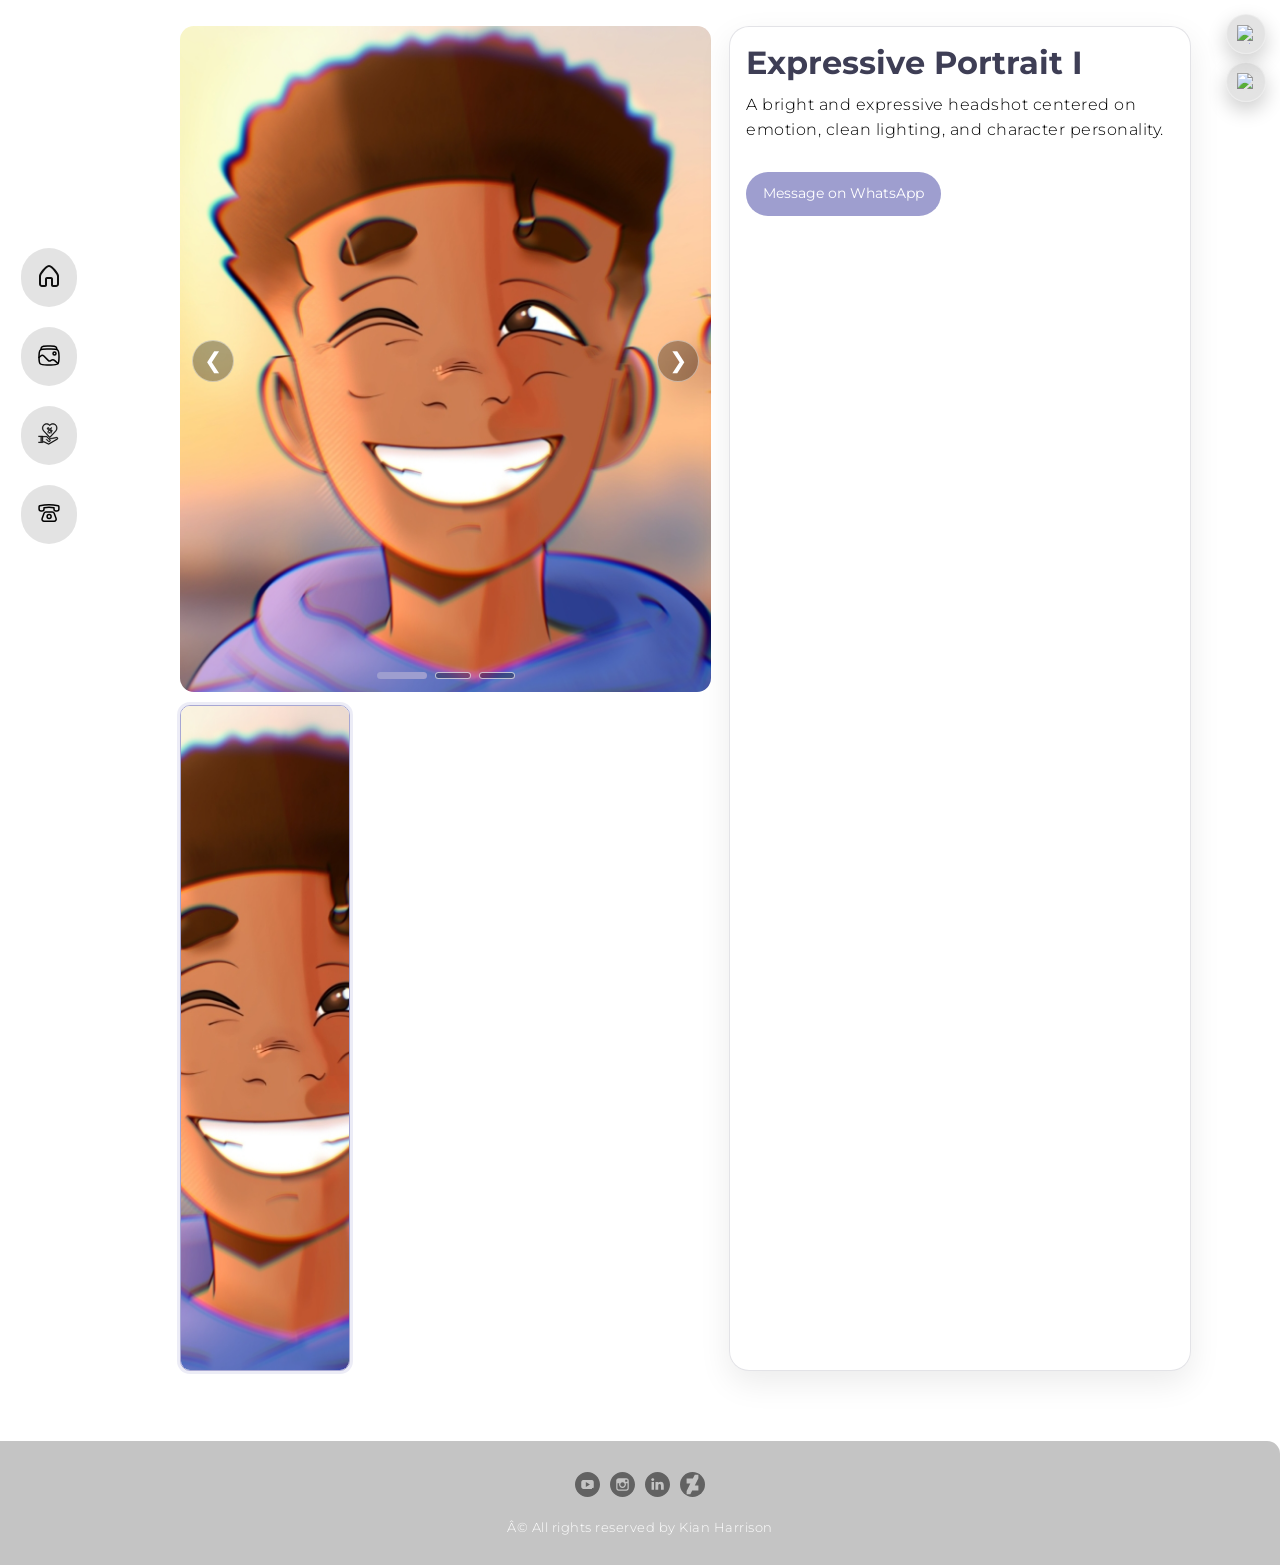
==== commit 18bf8d83: "broke somethings" ====
--- a/art-details.html
+++ b/art-details.html
@@ -36,13 +36,19 @@
 
   <main class="art-detail-page">
     <section class="art-detail-image-wrap">
-      <img id="art-detail-image" src="" alt="">
-      <section class="process-section art-process-section">
-        <img class="process-image art-process-image" src="" alt="">
-        <img class="process-image art-process-image" src="" alt="">
-        <img class="process-image art-process-image" src="" alt="">
+      <div class="art-image-stage">
+        <button class="art-nav-arrow art-nav-prev" id="art-nav-prev" aria-label="Previous artwork">&#10094;</button>
+        <img class="selected-img" id="art-detail-image" src="" alt="">
+        <button class="art-nav-arrow art-nav-next" id="art-nav-next" aria-label="Next artwork">&#10095;</button>
+        <div class="art-image-switcher" id="art-image-switcher" aria-label="Switch process image"></div>
+      </div>
+      <section class="art-process-section" id="art-process-section">
+        <img class="process-image art-process-image" src="" alt="" loading="lazy">
+        <img class="process-image art-process-image" src="" alt="" loading="lazy">
+        <img class="process-image art-process-image" src="" alt="" loading="lazy">
       </section>
     </section>
+
     <section class="art-detail-info-wrap">
       <h1 id="art-detail-title">Artwork</h1>
       <p id="art-detail-description"></p>
@@ -73,3 +79,4 @@
   <script src="./art-details.js"></script>
 </body>
 </html>
+
--- a/css/style.css
+++ b/css/style.css
@@ -18,7 +18,7 @@
 /* Scroll reveal system */
 .reveal-ready {
   opacity: 0;
-  transform: translate3d(0, 36px, 0) scale(0.985);
+  transform: translate3d(0, 34px, 0) rotate(-1.4deg) scale(0.985);
   filter: blur(6px);
   transition:
     opacity 780ms cubic-bezier(0.22, 1, 0.36, 1),
@@ -30,7 +30,7 @@
 
 .reveal-ready.revealed {
   opacity: 1;
-  transform: translate3d(0, 0, 0) scale(1);
+  transform: translate3d(0, 0, 0) rotate(0deg) scale(1);
   filter: blur(0);
 }
 
@@ -89,17 +89,25 @@
     column-gap: 8px;
     row-gap: 30px;
 }
+
 .photo-gallery{
   display: grid;
   grid-template-columns: 1fr 1fr 1fr;
-  gap: 12px;
 }
 
 .photo-gallery > div{
-  height: clamp(220px, 28vw, 320px);
+  height: clamp(250px, 35vw, 400px);
   overflow: hidden;
-  border-radius: 10px;
-}
+}
+
+.white-paint{
+  width: 100%;
+  height: auto;
+  margin-top: -220px; /* Pulls the image up by 100px */
+  position: relative; /* Ensures it sits on top of the previous element */
+  z-index: 10;
+}
+
 .card{
     position: relative;
 }
@@ -160,7 +168,6 @@
 
 .feed-grid{
   margin-left: 90px;
-  margin-right: 30px;
 }
 .nav-grid{
     top: 22%;
@@ -213,9 +220,9 @@
 }
 
 @media(max-width: 768px){
-    .photo-gallery{
-        flex-direction: column;
-    }
+  .photo-gallery{
+    grid-template-columns: 1fr;
+  }
 }
 
 .button{
@@ -1099,11 +1106,13 @@
   column-gap: 20px;
   align-items: stretch;
   --detail-card-h: min(74vh, 640px);
+  margin-bottom: 6vw;
 }
 
 .sub-service-detail-page{
   padding: 28px 7% 88px;
   margin-left: 90px;
+  margin-bottom: 4vw;
 }
 
 .order-button{
@@ -1452,7 +1461,7 @@
 .quick-dm-btn {
   width: 40px;
   height: 40px;
-  border-radius: 50%;
+  border-radius: 50px;
   background-color: #0000001c;
   backdrop-filter: blur(8px);
   border: 1px solid rgba(255, 255, 255, 0.32);
@@ -1522,9 +1531,12 @@
   grid-column: span 4;
   grid-row: span 3;
   min-height: 0;
+  display: flex;
+  align-items: center;
+  justify-content: center;
   border-radius: 14px;
   overflow: hidden;
-  background: transparent;
+  background: rgba(229, 229, 239, 0.52);
   box-shadow: 0 12px 24px rgba(0, 0, 0, 0.2);
 }
 
@@ -1550,6 +1562,159 @@
   width: 100%;
   height: 100%;
   object-fit: cover;
+  object-position: center;
+  padding: 0;
+}
+
+.art-display-grid .video-card {
+  position: relative;
+  padding: 0;
+  background: #14141a;
+  cursor: pointer;
+  border: 1px solid rgba(255, 255, 255, 0.08);
+}
+
+.art-display-grid .video-card .animation-thumb-shell {
+  width: 100%;
+  height: 100%;
+  background: linear-gradient(110deg, rgba(158, 158, 207, 0.13), rgba(20, 20, 26, 0.5));
+}
+
+.art-display-grid .video-card .animation-thumb-title {
+  position: absolute;
+  left: 0;
+  right: 0;
+  bottom: 0;
+  margin: 0;
+  padding: 12px;
+  color: #fff;
+  font-size: 1.2rem;
+  line-height: 1.6rem;
+  background: linear-gradient(to top, rgba(0, 0, 0, 0.78), rgba(0, 0, 0, 0));
+  max-height: 48%;
+  overflow: hidden;
+}
+
+.gallery-media {
+  opacity: 0;
+  filter: blur(16px);
+  transition: opacity 0.35s ease, filter 0.35s ease;
+}
+
+.gallery-media.is-ready {
+  opacity: 1;
+  filter: blur(0);
+}
+
+.gallery-media.is-pending {
+  opacity: 0;
+}
+
+.gallery-media.is-error {
+  opacity: 0;
+}
+
+.animation-detail-modal {
+  position: fixed;
+  inset: 0;
+  z-index: 350;
+  background: rgba(7, 7, 10, 0.62);
+  backdrop-filter: blur(6px);
+  display: none;
+  align-items: center;
+  justify-content: center;
+  padding: 20px;
+}
+
+.animation-detail-modal.open {
+  display: flex;
+}
+
+.animation-detail-dialog {
+  width: min(1180px, 96vw);
+  max-height: 90vh;
+  position: relative;
+  background: rgba(14, 14, 20, 0.94);
+  border: 1px solid rgba(255, 255, 255, 0.15);
+  border-radius: 18px;
+  box-shadow: 0 24px 44px rgba(0, 0, 0, 0.35);
+  padding: 16px;
+}
+
+.animation-detail-layout {
+  display: grid;
+  grid-template-columns: minmax(0, 65fr) minmax(0, 35fr);
+  gap: 16px;
+}
+
+.animation-detail-player {
+  min-height: min(66vh, 620px);
+  border-radius: 14px;
+  overflow: hidden;
+  background: #08080d;
+}
+
+.animation-detail-player iframe {
+  width: 100%;
+  height: 100%;
+  border: 0;
+}
+
+.animation-detail-meta {
+  border-radius: 14px;
+  background: rgba(255, 255, 255, 0.07);
+  border: 1px solid rgba(255, 255, 255, 0.12);
+  padding: 18px;
+  overflow-y: auto;
+}
+
+.animation-detail-kicker {
+  margin: 0 0 8px;
+  color: rgba(255, 255, 255, 0.72);
+  text-transform: uppercase;
+  font-size: 1.1rem;
+  letter-spacing: 0.08rem;
+}
+
+.animation-detail-meta h2 {
+  margin: 0 0 12px;
+  color: #fff;
+  font-size: 2.6rem;
+  line-height: 3rem;
+}
+
+.animation-detail-meta p {
+  color: rgba(255, 255, 255, 0.84);
+}
+
+.animation-detail-close {
+  position: absolute;
+  top: 10px;
+  right: 10px;
+  width: 36px;
+  height: 36px;
+  border-radius: 50%;
+  border: 1px solid rgba(255, 255, 255, 0.3);
+  background: rgba(0, 0, 0, 0.4);
+  color: white;
+  font-size: 1.6rem;
+  cursor: pointer;
+}
+
+.art-display-grid.animation-layout {
+  grid-template-columns: repeat(2, minmax(0, 1fr));
+  grid-auto-rows: clamp(220px, 28vw, 340px);
+  grid-auto-flow: row;
+  gap: 18px;
+}
+
+.art-display-grid.animation-layout .card {
+  grid-column: span 1;
+  grid-row: span 1;
+}
+
+.art-image-stage {
+  position: relative;
 }
 
 .art-detail-page {
@@ -1581,6 +1746,33 @@
   border-radius: 14px;
 }
 
+.art-image-switcher {
+  position: absolute;
+  left: 50%;
+  bottom: 16px;
+  transform: translateX(-50%);
+  display: flex;
+  gap: 8px;
+  z-index: 5;
+}
+
+.art-switch-dot {
+  width: 36px;
+  height: 7px;
+  border-radius: 999px;
+  border: 1px solid rgba(255, 255, 255, 0.65);
+  background: rgba(0, 0, 0, 0.32);
+  backdrop-filter: blur(4px);
+  cursor: pointer;
+  transition: width 0.22s ease, background-color 0.22s ease, border-color 0.22s ease;
+}
+
+.art-switch-dot.active {
+  width: 50px;
+  background: rgb(158, 158, 207);
+  border-color: rgba(158, 158, 207, 0.95);
+}
+
 .art-detail-info-wrap h1 {
   font-size: 3.2rem;
   color: rgb(62, 62, 85);
@@ -1592,10 +1784,25 @@
 }
 
 @media (max-width: 999px) {
+  .gallery-filter-row {
+    gap: 8px;
+  }
+
+  .gallery-filter-group {
+    width: 100%;
+    max-width: 270px;
+    justify-content: space-between;
+  }
+
   .art-display-grid {
     grid-template-columns: repeat(2, minmax(0, 1fr));
     grid-auto-rows: 120px;
     gap: 12px;
+  }
+
+  .art-display-grid.animation-layout {
+    grid-template-columns: 1fr;
+    grid-auto-rows: clamp(220px, 56vw, 360px);
   }
 
   .art-display-grid .card {
@@ -1638,6 +1845,74 @@
 
 .gallery-page .feed-grid {
   padding-bottom: 72px;
+}
+
+.gallery-filter-row {
+  width: 90%;
+  max-width: 1224px;
+  margin: 0 auto;
+  display: flex;
+  flex-direction: column;
+  justify-content: flex-start;
+  align-items: flex-start;
+  gap: 8px;
+  padding-top: 6px;
+}
+
+.gallery-filter-group {
+  display: flex;
+  flex-direction: row;
+  align-items: center;
+  gap: 8px;
+}
+
+.gallery-filter-group label {
+  font-size: 1.05rem;
+  color: rgb(62, 62, 85);
+  margin-bottom: 0;
+  text-transform: uppercase;
+  letter-spacing: 0.06rem;
+  white-space: nowrap;
+}
+
+.gallery-filter-select {
+  height: 32px;
+  border-radius: 8px;
+  border: 1px solid rgba(62, 62, 85, 0.24);
+  background-color: rgba(255, 255, 255, 0.76);
+  color: rgb(47, 47, 65);
+  font-size: 1.3rem;
+  padding: 0 8px;
+  min-width: 132px;
+  transition: transform 0.22s ease, border-color 0.22s ease, box-shadow 0.22s ease, background-color 0.22s ease;
+}
+
+.gallery-filter-select:hover {
+  transform: scale(1.03);
+  border-color: rgba(158, 158, 207, 0.8);
+  box-shadow: 0 0 0 4px rgba(158, 158, 207, 0.15);
+  background-color: rgba(255, 255, 255, 0.94);
+}
+
+.gallery-filter-select:focus {
+  outline: 2px solid rgba(158, 158, 207, 0.6);
+  outline-offset: 2px;
+}
+
+.gallery-empty-state {
+  display: none;
+  font-size: 1.5rem;
+  color: rgb(62, 62, 85);
+  text-align: center;
+  padding: 14px 0 0;
+}
+
+.gallery-empty-state.show {
+  display: block;
+}
+
+.card.gallery-hidden {
+  display: none;
 }
 
 @media (prefers-reduced-motion: reduce) {
@@ -1649,3 +1924,163 @@
   }
 }
 
+@media (max-width: 999px) {
+  .animation-detail-layout {
+    grid-template-columns: 1fr;
+  }
+
+  .animation-detail-player {
+    min-height: min(52vh, 420px);
+  }
+}
+
+/* Global overflow + mobile stability */
+html,
+body {
+  max-width: 100vw;
+  overflow-x: hidden;
+}
+
+.feed-grid,
+.contain,
+.art-detail-page,
+.service-detail-page,
+.sub-service-detail-page {
+  max-width: 100vw;
+}
+
+@media (max-width: 999px) {
+  .feed-grid {
+    margin-left: 0 !important;
+    margin-right: 0 !important;
+    padding-left: 0;
+    padding-right: 0;
+    overflow-x: hidden;
+  }
+
+  .nav-grid {
+    display: none !important;
+  }
+
+  .nav-grid2 {
+    position: fixed !important;
+    left: 12px !important;
+    right: 12px !important;
+    bottom: calc(10px + env(safe-area-inset-bottom)) !important;
+    z-index: 1000 !important;
+    transform: none !important;
+    width: auto;
+    max-width: calc(100vw - 24px);
+    border-radius: 999px;
+    padding: 8px 8px 4px 8px !important;
+    display: flex !important;
+    justify-content: space-evenly;
+    align-items: center;
+    background-color: rgba(173, 173, 173, 0.36);
+    backdrop-filter: blur(6px);
+  }
+
+  .gallery-page .art-display-grid .card {
+    background: transparent;
+    box-shadow: none;
+    border-radius: 8px;
+  }
+
+  .gallery-page .art-display-grid .video-card {
+    border: none;
+    background: #101016;
+  }
+}
+
+/* Art detail refinements */
+.art-detail-page {
+  overflow: visible;
+}
+
+.art-detail-image-wrap {
+  padding: 0;
+  border: none;
+  background: transparent;
+  box-shadow: none;
+}
+
+.art-detail-image-wrap img {
+  border-radius: 14px;
+  width: 100%;
+  height: min(74vh, 700px);
+  object-fit: cover;
+  padding: 0;
+}
+
+.art-process-section {
+  display: grid;
+  grid-template-columns: repeat(3, minmax(0, 1fr));
+  gap: 10px;
+  margin-top: 10px;
+}
+
+.art-process-section .process-image {
+  width: 100%;
+  aspect-ratio: 1 / 1;
+  object-fit: cover;
+  border-radius: 10px;
+  border: 1px solid rgba(62, 62, 85, 0.12);
+}
+
+.art-process-section .process-image.active {
+  border-color: rgba(158, 158, 207, 0.9);
+  box-shadow: 0 0 0 3px rgba(158, 158, 207, 0.2);
+}
+
+.art-nav-arrow {
+  position: absolute;
+  top: 50%;
+  transform: translateY(-50%);
+  width: 42px;
+  height: 42px;
+  border-radius: 50%;
+  border: 1px solid rgba(255, 255, 255, 0.45);
+  background: rgba(0, 0, 0, 0.32);
+  color: #fff;
+  font-size: 2.2rem;
+  line-height: 1;
+  z-index: 6;
+  cursor: pointer;
+}
+
+.art-nav-prev {
+  left: 12px;
+}
+
+.art-nav-next {
+  right: 12px;
+}
+
+@media (max-width: 999px) {
+  .art-detail-page {
+    margin-left: 0;
+    padding: 16px 4% 120px;
+    grid-template-columns: 1fr;
+    row-gap: 14px;
+  }
+
+  .art-detail-image-wrap img {
+    height: min(56vh, 460px);
+  }
+
+  .art-detail-info-wrap {
+    max-width: 100%;
+  }
+}
+
+/* Gallery hover polish */
+.gallery-page .art-display-grid .card {
+  transition: transform 0.3s ease, filter 0.3s ease, box-shadow 0.3s ease;
+}
+
+.gallery-page .art-display-grid .card:hover {
+  transform: translateY(-3px) scale(1.01);
+  filter: brightness(1.05);
+  box-shadow: 0 16px 26px rgba(0, 0, 0, 0.2);
+}
+
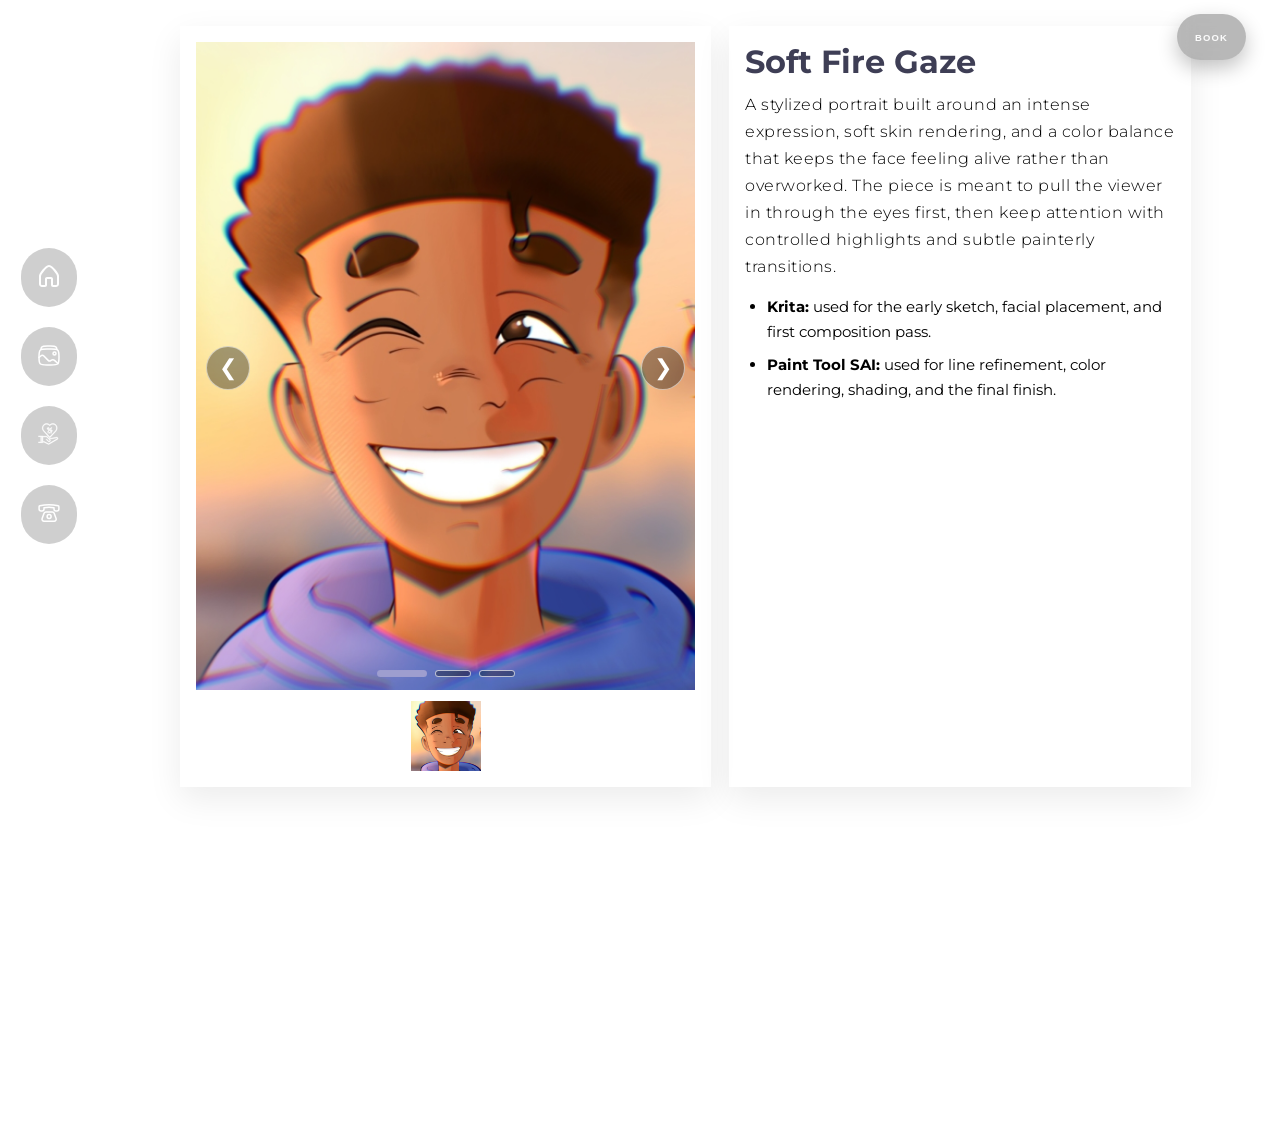
==== commit e00c23b1: "update" ====
--- a/art-details.html
+++ b/art-details.html
@@ -10,14 +10,31 @@
 </head>
 <body>
   <div class="quick-dm-links">
-    <a class="quick-dm-btn" href="https://wa.me/237676636111" target="_blank" rel="noopener noreferrer" aria-label="Message on WhatsApp">
-      <span class="quick-dm-label">WhatsApp</span>
-      <img src="https://img.icons8.com/ios-filled/50/ffffff/whatsapp--v1.png" alt="WhatsApp">
-    </a>
-    <a class="quick-dm-btn" href="https://www.instagram.com/direct/t/17841401387039399" target="_blank" rel="noopener noreferrer" aria-label="Message on Instagram">
-      <span class="quick-dm-label">Instagram</span>
-      <img src="https://img.icons8.com/ios-filled/50/ffffff/instagram-new--v1.png" alt="Instagram">
-    </a>
+    <button class="commission-trigger-btn" id="commission-trigger-btn" type="button" aria-haspopup="dialog" aria-controls="commission-status-modal">
+      BOOK
+    </button>
+    <div class="commission-status-modal" id="commission-status-modal" aria-hidden="true">
+      <div class="commission-status-card commission-status-dialog" role="dialog" aria-modal="true" aria-labelledby="commission-status-heading">
+        <button class="commission-status-close" id="commission-status-close" type="button" aria-label="Close commission modal">X</button>
+        <div class="commission-status-line">
+          <span class="commission-status-dot" aria-hidden="true"></span>
+          <p class="commission-status-heading" id="commission-status-heading">Commission Status:</p>
+        </div>
+        <p class="commission-status-slots">1/3 Slots Filled</p>
+        <p class="commission-status-subtext">Currently working on 1 project. 2 slots available for new animations or art.</p>
+        <h2 class="commission-status-contact-text">Contact to book commission via</h2>
+        <div class="quick-dm-actions">
+          <a class="quick-dm-btn quick-dm-btn-whatsapp" href="https://wa.me/237676636111" target="_blank" rel="noopener noreferrer" aria-label="Message on WhatsApp">
+            <img src="https://img.icons8.com/ios-filled/50/ffffff/whatsapp--v1.png" alt="">
+            <span class="quick-dm-label">Message on WhatsApp</span>
+          </a>
+          <a class="quick-dm-btn quick-dm-btn-instagram" href="https://www.instagram.com/direct/t/17841401387039399" target="_blank" rel="noopener noreferrer" aria-label="Message on Instagram">
+            <img src="https://img.icons8.com/ios-filled/50/ffffff/instagram-new--v1.png" alt="">
+            <span class="quick-dm-label">DM on Instagram</span>
+          </a>
+        </div>
+      </div>
+    </div>
   </div>
 
   <div class="nav-grid2">
@@ -51,17 +68,19 @@
 
     <section class="art-detail-info-wrap">
       <h1 id="art-detail-title">Artwork</h1>
-      <p id="art-detail-description"></p>
-      <a class="order-button" href="https://wa.me/237676636111" target="_blank" rel="noopener noreferrer">Message on WhatsApp</a>
+      <div class="art-detail-description" id="art-detail-description"></div>
     </section>
   </main>
 
   <section id="footer">
     <div class="footer container">
-      <div style="display: flex; padding-top: 2%; padding-bottom: 10px;">
+      <div class="footer-logo-wrap">
+        <img class="footer-logo" src="logo.png" alt="KianLooksBetter logo">
+      </div>
+      <div class="footer-social-links" style="display: flex; padding-top: 2%; padding-bottom: 10px;">
         <div style="opacity: 0.5;"><a href="https://www.youtube.com/@kianlooksbetter" target="_blank"><img src="icons/youtube-icon.svg" /></a></div>
         <div style="opacity: 0.5;"><a href="https://www.instagram.com/kianlooksbetter" target="_blank"><img src="icons/instagram-icon.svg" /></a></div>
-        <div style="opacity: 0.5;"><a href="https://www.linkedin.com/kianlooksbetter" target="_blank"><img src="icons/linkedin-icon.svg" /></a></div>
+        <div style="opacity: 0.5;"><a href="https://cm.linkedin.com/in/kianlooksbetter" target="_blank"><img src="icons/linkedin-icon.svg" /></a></div>
         <div style="opacity: 0.5;"><a href="https://www.deviantart.com/kianlooksbetter" target="_blank"><img style="border-radius: 50%;" src="icons/deviantart-icon.svg" /></a></div>
       </div>
       <p style="padding-bottom: 2%;">Â© All rights reserved by Kian Harrison</p>
--- a/css/style.css
+++ b/css/style.css
@@ -186,10 +186,17 @@
 }
 .nav-grid2{
   display: none;
+  transition: transform 0.28s ease, opacity 0.28s ease;
+}
+.nav-options2 img{
+  filter: brightness(0) invert(1);
+}
+.nav-options2 p{
+  color: white;
 }
 .nav-options{
   position: relative;
-  background-color:#0000001c;
+  background-color:#00000030;
   backdrop-filter: blur(8px);
   padding: 16px;
   border-radius: 50px;
@@ -199,6 +206,7 @@
 .nav-options img{
   width: 24px;
   height: 24px;
+  filter: brightness(0) invert(1);
 }
 
 .nav-options p{
@@ -207,11 +215,13 @@
   left: 40px;
   padding: 8px 12px;
   display: none;
+  color: white;
   transition: 0.25s;
 }
 .nav-options:hover{
   transform: translateX(46px);
   padding-right: 120px;
+  background-color: #00000040;
 }
 .nav-options:hover p{
   display: block;
@@ -272,7 +282,7 @@
   margin-top: 30px;
   transition: 0.3s ease;
   transition-property: background-color, color;
-  border-radius: 8px;
+  border-radius: 18px;
 }
 .cta:hover {
   color: white;
@@ -557,7 +567,7 @@
   border: 1px solid rgba(255, 255, 255, 0.45);
   border-radius: 999px;
   padding: 7px 14px;
-  background-color: rgba(0, 108, 75, 0.35);
+  background-color: rgba(39, 153, 64, 0.65);
   margin-bottom: 12px;
   backdrop-filter: blur(4px);
 }
@@ -761,9 +771,29 @@
   box-shadow: 0px 0px 30px 0 #0000002c;
 }
 #contact .icon {
-  width: 70px;
+  width: 51px;
+  height: 51px;
+  flex: 0 0 51px;
+  max-width: none;
   margin: 0 auto;
-  margin-bottom: 10px;
+  margin-bottom: 14px;
+}
+#contact .contact-icon-link {
+  display: block;
+  opacity: 0.48;
+  transition: opacity 0.25s ease, transform 0.25s ease;
+}
+#contact .contact-icon-link:hover,
+#contact .contact-icon-link:focus-visible {
+  opacity: 0.72;
+  transform: translateY(-2px);
+}
+#contact .contact-icon-link img {
+  display: block;
+  width: 100%;
+  height: 100%;
+  max-width: none;
+  object-fit: contain;
 }
 #contact .contact-info h1 {
   font-size: 2.5rem;
@@ -787,11 +817,35 @@
   min-height: 100px;
   flex-direction: column;
 }
+#footer .footer-logo-wrap {
+  display: flex;
+  justify-content: center;
+  padding-top: 7.5px;
+}
+#footer .footer-logo {
+  width: min(94.12px, 23.84vw);
+  height: auto;
+  object-fit: contain;
+}
+#footer .footer-social-links {
+  gap: 8px;
+  padding-top: 0 !important;
+  padding-bottom: 0 !important;
+}
+#footer .footer-social-links > div {
+  display: flex;
+  align-items: center;
+  justify-content: center;
+}
+#footer .footer-social-links img {
+  filter: brightness(0) invert(1);
+}
 #footer p {
   margin: 0;
   color: white;
   font-size: 1.3rem;
   cursor: default;
+  padding-bottom: max(0px, calc(2% - 4px)) !important;
 }
 
 /* End Footer */
@@ -856,7 +910,7 @@
     padding-top: 10px;
     justify-items: center;
     justify-content: space-evenly;
-    background-color: rgba(173, 173, 173, 0.349);
+    background-color: rgba(0, 0, 0, 0.34);
     backdrop-filter: blur(4px);
     border-radius: 50px;
     padding: 10px 0 5px 0;
@@ -915,7 +969,7 @@
     padding-top: 10px;
     justify-items: center;
     justify-content: space-evenly;
-    background-color: rgba(173, 173, 173, 0.349);
+    background-color: rgba(0, 0, 0, 0.34);
     backdrop-filter: blur(4px);
     border-radius: 50px;
     padding: 8px 0 4px 0;
@@ -1038,8 +1092,9 @@
     flex-direction: row;
   }
   #contact .contact-item .icon {
-    height: 100px;
-    width: 100px;
+    height: 58px;
+    width: 58px;
+    flex: 0 0 58px;
   }
   #contact .contact-item .icon img {
     object-fit: contain;
@@ -1169,9 +1224,9 @@
 
 .service-detail-panel {
   background-color: rgba(255, 255, 255, 0.6);
-  border: 1px solid rgba(62, 62, 85, 0.12);
+  border: none;
   box-shadow: 0 12px 32px rgba(0, 0, 0, 0.08);
-  border-radius: 20px;
+  border-radius: 0;
   padding: 28px;
   display: flex;
   flex-direction: column;
@@ -1197,7 +1252,7 @@
   width: fit-content;
   font-size: 1.7rem;
   border-radius: 999px;
-  background-color: rgba(0, 108, 75, 0.35);
+  background-color: rgba(39, 153, 64, 0.65);
   padding: 7px 14px;
   margin-bottom: 14px;
 }
@@ -1240,7 +1295,7 @@
 }
 
 .sample-card {
-  border-radius: 14px;
+  border-radius: 0;
   overflow: hidden;
   box-shadow: 0 10px 22px rgba(0, 0, 0, 0.2);
   transition: transform 0.3s ease, box-shadow 0.3s ease;
@@ -1257,12 +1312,13 @@
   height: 100%;
   aspect-ratio: 4/5;
   object-fit: cover;
+  border-radius: 4px;
 }
 
 .selected-img-section {
   background-color: rgba(255, 255, 255, 0.55);
-  border: 1px solid rgba(62, 62, 85, 0.12);
-  border-radius: 20px;
+  border: none;
+  border-radius: 0;
   box-shadow: 0 12px 32px rgba(0, 0, 0, 0.08);
   padding: 14px;
   display: flex;
@@ -1275,7 +1331,7 @@
   flex: 1;
   min-height: 0;
   aspect-ratio: auto;
-  border-radius: 14px;
+  border-radius: 0;
   object-fit: cover;
   object-position: center;
   background-color: rgba(0, 0, 0, 0.08);
@@ -1287,6 +1343,7 @@
 }
 
 .selected-img:hover {
+  transition-delay: 0.08s;
   transform: scale(1.01);
   box-shadow: 0 10px 18px rgba(0, 0, 0, 0.22);
 }
@@ -1294,7 +1351,7 @@
 .process-image {
   width: 92%;
   aspect-ratio: 1 / 1;
-  border-radius: 10px;
+  border-radius: 0;
   border: 1px solid rgba(62, 62, 85, 0.1);
   margin: 0 auto;
   cursor: default;
@@ -1451,57 +1508,221 @@
   position: fixed;
   top: 14px;
   right: 14px;
+  margin-right: 20px;
   z-index: 210;
-  display: flex;
-  gap: 8px;
-  flex-direction: column;
-  align-items: flex-end;
-}
-
-.quick-dm-btn {
-  width: 40px;
-  height: 40px;
-  border-radius: 50px;
-  background-color: #0000001c;
-  backdrop-filter: blur(8px);
-  border: 1px solid rgba(255, 255, 255, 0.32);
+  width: min(360px, calc(100vw - 32px));
+  display: flex;
+  justify-content: flex-end;
+  transition: transform 0.28s ease, opacity 0.28s ease;
+}
+
+.quick-dm-links.mobile-hidden {
+  transform: translateY(calc(-100% - 24px));
+  opacity: 0;
+  pointer-events: none;
+}
+
+.nav-grid2.mobile-hidden {
+  transform: translateY(calc(100% + 24px));
+  opacity: 0;
+  pointer-events: none;
+}
+
+.commission-trigger-btn {
+  min-height: 46px;
+  padding: 11px 18px;
+  border: none;
+  background: rgba(0, 0, 0, 0.28);
+  color: rgba(255, 255, 255, 0.94);
+  font-size: 0.95rem;
+  font-weight: 600;
+  letter-spacing: 0.12em;
+  text-transform: uppercase;
+  box-shadow: 0 8px 20px rgba(0, 0, 0, 0.24);
+  backdrop-filter: blur(8px) saturate(100%);
+  -webkit-backdrop-filter: blur(8px) saturate(100%);
+  cursor: pointer;
+  border-radius: 999px;
+  transition: transform 0.24s ease, box-shadow 0.24s ease, background-color 0.24s ease, border-color 0.24s ease;
+}
+
+.commission-trigger-btn:hover {
+  transform: translateY(-1px);
+  background: rgba(255, 255, 255, 0.08);
+  border-color: rgba(255, 255, 255, 0.2);
+  box-shadow: 0 10px 24px rgba(0, 0, 0, 0.28);
+  color:rgba(224, 224, 224, 0.94);
+}
+
+.commission-trigger-btn:active {
+  transform: translateY(0);
+  background: rgba(255, 255, 255, 0.05);
+}
+
+.commission-status-modal {
+  position: fixed;
+  inset: 0;
+  display: flex;
+  justify-content: flex-end;
+  align-items: flex-start;
+  padding: 20px 24px;
+  background: rgba(0, 0, 0, 0.18);
+  backdrop-filter: blur(6px);
+  -webkit-backdrop-filter: blur(6px);
+  opacity: 0;
+  pointer-events: none;
+  transition: opacity 0.28s ease;
+  z-index: 300;
+}
+
+.commission-status-modal.open {
+  opacity: 1;
+  pointer-events: auto;
+}
+
+.commission-status-card {
+  background: rgba(10, 12, 18, 0.72);
+  border: 1px solid rgba(255, 255, 255, 0.12);
+  box-shadow: 0 16px 36px rgba(0, 0, 0, 0.32);
+  backdrop-filter: blur(12px) saturate(110%);
+  -webkit-backdrop-filter: blur(12px) saturate(110%);
+  padding: 18px 18px 16px;
+  color: white;
+  border-radius: 22px;
+}
+
+.commission-status-dialog {
+  position: relative;
+  width: min(360px, calc(100vw - 32px));
+  margin-top: 8px;
+  transform: translateY(-8px) scale(0.98);
+  opacity: 0;
+  transition: transform 0.34s cubic-bezier(0.22, 1, 0.36, 1), opacity 0.34s ease;
+}
+
+.commission-status-modal.open .commission-status-dialog {
+  transform: translateY(0) scale(1);
+  opacity: 1;
+}
+
+.commission-status-close {
+  position: absolute;
+  top: 10px;
+  right: 10px;
+  width: 34px;
+  height: 34px;
+  border: 1px solid rgba(255, 255, 255, 0.14);
+  background: rgba(255, 255, 255, 0.06);
+  color: rgba(255, 255, 255, 0.86);
+  cursor: pointer;
+  border-radius: 50%;
+  display: grid;
+  place-items: center;
+  transition: background-color 0.2s ease, transform 0.2s ease;
+}
+
+.commission-status-close:hover {
+  background: rgba(255, 255, 255, 0.12);
+  transform: rotate(90deg);
+}
+
+.commission-status-line {
   display: flex;
   align-items: center;
-  justify-content: flex-end;
-  gap: 0;
-  padding: 0 9px;
-  overflow: hidden;
-  box-shadow: 0 8px 20px rgba(0, 0, 0, 0.2);
-  transition: width 0.25s ease, transform 0.2s ease, background-color 0.2s ease;
-}
-
-.quick-dm-btn:hover {
-  width: 136px;
-  transform: translateY(-1px);
-  background-color: #0000002b;
-}
-
-.quick-dm-btn img {
-  width: 19px;
-  height: 19px;
+  gap: 10px;
+}
+
+.commission-status-dot {
+  width: 10px;
+  height: 10px;
+  border-radius: 50%;
+  background-color: #29d464;
+  box-shadow: 0 0 0 rgba(41, 212, 100, 0.6);
   flex-shrink: 0;
-}
-
-.quick-dm-label {
-  max-width: 0;
-  opacity: 0;
+  animation: commission_pulse 1.8s ease-out infinite;
+}
+
+.commission-status-heading {
+  margin: 0;
   color: white;
   font-size: 1.2rem;
-  font-weight: 500;
-  white-space: nowrap;
-  overflow: hidden;
-  transition: max-width 0.25s ease, opacity 0.25s ease, margin-right 0.25s ease;
-}
-
-.quick-dm-btn:hover .quick-dm-label {
-  max-width: 92px;
-  opacity: 1;
-  margin-right: 8px;
+  font-weight: 600;
+  line-height: 1.45;
+}
+
+.commission-status-slots {
+  margin: 8px 0 0;
+  color: white;
+  font-size: 2rem;
+  font-weight: 700;
+  line-height: 1.15;
+}
+
+.commission-status-subtext {
+  margin: 10px 0 0;
+  color: rgba(255, 255, 255, 0.74);
+  font-size: 1.2rem;
+  line-height: 1.65;
+}
+
+.commission-status-contact-text {
+  margin: 12px 0 0;
+  color: rgba(255, 255, 255, 0.82);
+  font-size: 1.45rem;
+  font-weight: 700;
+  line-height: 1.5;
+}
+
+.quick-dm-actions {
+  display: flex;
+  gap: 10px;
+  margin-top: 14px;
+}
+
+.quick-dm-btn {
+  min-height: 46px;
+  flex: 1 1 0;
+  border-radius: 999px;
+  border: 1px solid rgba(255, 255, 255, 0.14);
+  display: flex;
+  align-items: center;
+  justify-content: center;
+  gap: 8px;
+  padding: 11px 14px;
+  box-shadow: 0 8px 18px rgba(0, 0, 0, 0.2);
+  background: rgba(255, 255, 255, 0.06);
+  backdrop-filter: blur(8px) saturate(100%);
+  -webkit-backdrop-filter: blur(8px) saturate(100%);
+  color: white;
+  transition: transform 0.24s ease, box-shadow 0.24s ease, border-color 0.24s ease, background-color 0.24s ease;
+}
+
+.quick-dm-btn:hover {
+  transform: translateY(-1px);
+  box-shadow: 0 10px 22px rgba(0, 0, 0, 0.24);
+  border-color: rgba(255, 255, 255, 0.2);
+}
+
+.quick-dm-btn-whatsapp {
+  background: rgba(21, 122, 68, 0.18);
+}
+
+.quick-dm-btn-instagram {
+  background: rgba(255, 255, 255, 0.06);
+}
+
+.quick-dm-btn img {
+  width: 18px;
+  height: 18px;
+  flex-shrink: 0;
+}
+
+.quick-dm-label {
+  color: white;
+  font-size: 1.2rem;
+  font-weight: 600;
+  line-height: 1.3;
+  text-align: center;
 }
 
 .art-link {
@@ -1513,7 +1734,7 @@
 .see-more-wrap {
   display: flex;
   justify-content: center;
-  margin-top: 24px;
+  margin-top: 14px;
 }
 
 .see-more-wrap .button {
@@ -1689,8 +1910,8 @@
 
 .animation-detail-close {
   position: absolute;
-  top: 10px;
-  right: 10px;
+  top: -20px;
+  right: -55px;
   width: 36px;
   height: 36px;
   border-radius: 50%;
@@ -1719,7 +1940,7 @@
 
 .art-detail-page {
   margin-left: 90px;
-  padding: 26px 7% 70px;
+  padding: 26px 7% 160px;
   display: grid;
   grid-template-columns: 1.15fr 1fr;
   gap: 18px;
@@ -1733,8 +1954,8 @@
 .art-detail-image-wrap,
 .art-detail-info-wrap {
   background-color: rgba(255, 255, 255, 0.6);
-  border: 1px solid rgba(62, 62, 85, 0.14);
-  border-radius: 20px;
+  border: none;
+  border-radius: 0;
   box-shadow: 0 12px 32px rgba(0, 0, 0, 0.08);
   padding: 16px;
 }
@@ -1743,7 +1964,7 @@
   width: 100%;
   height: min(72vh, 680px);
   object-fit: cover;
-  border-radius: 14px;
+  border-radius: 0;
 }
 
 .art-image-switcher {
@@ -1778,9 +1999,27 @@
   color: rgb(62, 62, 85);
 }
 
-.art-detail-info-wrap p {
+.art-detail-description {
   margin: 10px 0 20px;
   font-size: 1.6rem;
+}
+
+.art-detail-description p {
+  margin: 0 0 14px;
+  font-size: 1.6rem;
+  line-height: 2.7rem;
+}
+
+.art-detail-description ul {
+  margin: 0;
+  padding-left: 22px;
+}
+
+.art-detail-description li {
+  color: black;
+  font-size: 1.5rem;
+  line-height: 2.5rem;
+  margin-bottom: 8px;
 }
 
 @media (max-width: 999px) {
@@ -1819,27 +2058,55 @@
 
   .art-detail-page {
     margin-left: 0;
-    padding: 20px 5% 110px;
+    padding: 20px 5% 180px;
     grid-template-columns: 1fr;
   }
 
   .quick-dm-links {
     right: 10px;
     top: 10px;
+    width: min(320px, calc(100vw - 20px));
+  }
+
+  .commission-status-modal {
+    padding: 10px;
+    justify-content: center;
+  }
+
+  .commission-status-card {
+    padding: 14px;
+  }
+
+  .commission-status-dialog {
+    width: min(320px, calc(100vw - 20px));
+    margin-top: 56px;
+  }
+
+  .commission-status-slots {
+    font-size: 1.8rem;
+  }
+
+  .quick-dm-actions {
+    flex-direction: column;
   }
 
   .quick-dm-btn {
-    width: 36px;
-    height: 36px;
-    padding: 0 8px;
-  }
-
-  .quick-dm-btn:hover {
-    width: 36px;
-  }
-
-  .quick-dm-label {
-    display: none;
+    width: 100%;
+  }
+}
+
+@keyframes commission_pulse {
+  0% {
+    transform: scale(0.95);
+    box-shadow: 0 0 0 0 rgba(41, 212, 100, 0.48);
+  }
+  70% {
+    transform: scale(1);
+    box-shadow: 0 0 0 10px rgba(41, 212, 100, 0);
+  }
+  100% {
+    transform: scale(0.95);
+    box-shadow: 0 0 0 0 rgba(41, 212, 100, 0);
   }
 }
 
@@ -1889,13 +2156,13 @@
 
 .gallery-filter-select:hover {
   transform: scale(1.03);
-  border-color: rgba(158, 158, 207, 0.8);
-  box-shadow: 0 0 0 4px rgba(158, 158, 207, 0.15);
-  background-color: rgba(255, 255, 255, 0.94);
+  border-color: rgba(255, 255, 255, 0.36);
+  box-shadow: 0 0 0 4px rgba(0, 0, 0, 0.08);
+  background-color: rgba(0, 0, 0, 0.12);
 }
 
 .gallery-filter-select:focus {
-  outline: 2px solid rgba(158, 158, 207, 0.6);
+  outline: 2px solid rgba(0, 0, 0, 0.16);
   outline-offset: 2px;
 }
 
@@ -1934,153 +2201,285 @@
   }
 }
 
-/* Global overflow + mobile stability */
-html,
+/* Scrollbar, Gallery, and Art Detail Final Overrides */
+html {
+  height: 100%;
+  overflow-x: hidden !important;
+  overflow-y: visible !important;
+}
+
 body {
-  max-width: 100vw;
-  overflow-x: hidden;
-}
-
-.feed-grid,
-.contain,
-.art-detail-page,
-.service-detail-page,
-.sub-service-detail-page {
-  max-width: 100vw;
-}
-
-@media (max-width: 999px) {
-  .feed-grid {
-    margin-left: 0 !important;
-    margin-right: 0 !important;
-    padding-left: 0;
-    padding-right: 0;
-    overflow-x: hidden;
-  }
-
-  .nav-grid {
-    display: none !important;
-  }
-
-  .nav-grid2 {
-    position: fixed !important;
-    left: 12px !important;
-    right: 12px !important;
-    bottom: calc(10px + env(safe-area-inset-bottom)) !important;
-    z-index: 1000 !important;
-    transform: none !important;
-    width: auto;
-    max-width: calc(100vw - 24px);
-    border-radius: 999px;
-    padding: 8px 8px 4px 8px !important;
-    display: flex !important;
-    justify-content: space-evenly;
-    align-items: center;
-    background-color: rgba(173, 173, 173, 0.36);
-    backdrop-filter: blur(6px);
-  }
-
-  .gallery-page .art-display-grid .card {
-    background: transparent;
-    box-shadow: none;
-    border-radius: 8px;
-  }
-
-  .gallery-page .art-display-grid .video-card {
-    border: none;
-    background: #101016;
-  }
-}
-
-/* Art detail refinements */
-.art-detail-page {
-  overflow: visible;
-}
-
-.art-detail-image-wrap {
-  padding: 0;
-  border: none;
-  background: transparent;
-  box-shadow: none;
-}
-
-.art-detail-image-wrap img {
-  border-radius: 14px;
-  width: 100%;
-  height: min(74vh, 700px);
-  object-fit: cover;
-  padding: 0;
-}
-
+  height: 100%;
+  min-height: 100%;
+  overflow-x: hidden !important;
+  overflow-y: auto !important;
+}
+
+/* Remove secondary inner vertical scrollbars */
+.animation-detail-meta,
+.service-includes {
+  overflow-y: visible !important;
+}
+
+/* Art Detail process thumbs exactly 70x70 */
 .art-process-section {
-  display: grid;
-  grid-template-columns: repeat(3, minmax(0, 1fr));
-  gap: 10px;
-  margin-top: 10px;
+  display: flex !important;
+  flex-wrap: nowrap;
+  justify-content: center;
+  align-items: center;
+  gap: 8px;
+  margin-top: 8px;
 }
 
 .art-process-section .process-image {
-  width: 100%;
+  width: 70px !important;
+  height: 70px !important;
+  min-width: 70px !important;
+  flex: 0 0 70px !important;
   aspect-ratio: 1 / 1;
   object-fit: cover;
-  border-radius: 10px;
-  border: 1px solid rgba(62, 62, 85, 0.12);
-}
-
-.art-process-section .process-image.active {
-  border-color: rgba(158, 158, 207, 0.9);
-  box-shadow: 0 0 0 3px rgba(158, 158, 207, 0.2);
-}
-
-.art-nav-arrow {
-  position: absolute;
-  top: 50%;
-  transform: translateY(-50%);
-  width: 42px;
-  height: 42px;
+  border-radius: 0;
+  border: none;
+  margin: 0 !important;
+}
+
+/* Lock arrows to main image edges */
+.art-image-stage {
+  position: relative;
+}
+
+.art-image-stage .art-nav-arrow {
+  position: absolute !important;
+  top: 50% !important;
+  transform: translateY(-50%) !important;
+  z-index: 10 !important;
+  width: 44px;
+  height: 44px;
   border-radius: 50%;
-  border: 1px solid rgba(255, 255, 255, 0.45);
-  background: rgba(0, 0, 0, 0.32);
+  border: 1px solid rgba(255, 255, 255, 0.55);
+  background: rgba(0, 0, 0, 0.36);
   color: #fff;
   font-size: 2.2rem;
   line-height: 1;
-  z-index: 6;
-  cursor: pointer;
-}
-
-.art-nav-prev {
-  left: 12px;
-}
-
-.art-nav-next {
-  right: 12px;
+}
+
+.art-image-stage .art-nav-prev {
+  left: 10px !important;
+}
+
+.art-image-stage .art-nav-next {
+  right: 10px !important;
+}
+
+/* Gallery centering + side-nav clearance (Left > Right) */
+.gallery-page .feed-grid {
+  margin-left: auto !important;
+  margin-right: auto !important;
+  width: min(1440px, 100%);
+  padding-left: 150px !important;
+  padding-right: 125px !important;
+}
+
+.gallery-page .contain,
+.gallery-page .gallery-filter-row,
+.gallery-page #gallery {
+  width: 100%;
+  max-width: 100%;
+  margin-left: auto;
+  margin-right: auto;
+}
+
+/* Art gallery cards: tighter corners + clear hover response */
+.gallery-page .art-display-grid .card[data-category="art"] {
+  border-radius: 6px !important;
+}
+
+.gallery-page .art-display-grid .card[data-category="art"] .gallery-media {
+  border-radius: 6px !important;
+  transition:
+    transform 0.4s ease-in-out,
+    filter 0.4s ease-in-out,
+    box-shadow 0.4s ease-in-out;
+}
+
+.gallery-page .gallery-filter-row {
+  margin-left: 0;
+  margin-right: 0;
+  flex-direction: row;
+  align-items: flex-start;
+  justify-content: flex-start;
+  flex-wrap: wrap;
+  gap: 12px;
+}
+
+.gallery-page .gallery-filter-group {
+  flex-direction: column;
+  align-items: flex-start;
+  gap: 5px;
+}
+
+.gallery-page .art-display-grid .card[data-category="art"]:hover .gallery-media {
+  transform: scale(1.03);
+  filter: brightness(1.08);
+  box-shadow: 0 10px 18px rgba(0, 0, 0, 0.24);
+}
+
+/* Animation previews: edge-to-edge and clean */
+.art-display-grid .video-card {
+  background: transparent !important;
+  border: none !important;
+  border-radius: 6px !important;
+}
+
+.art-display-grid .video-card .animation-thumb-shell {
+  position: relative;
+  background: transparent !important;
+  overflow: hidden;
+  border-radius: 6px;
+}
+
+.art-display-grid .video-card .animation-thumb {
+  width: 100%;
+  height: 100%;
+  object-fit: cover;
+  border-radius: 6px;
+  transition: transform 0.4s ease-in-out, filter 0.4s ease-in-out;
+}
+
+/* Center play icon inside a circle */
+.art-display-grid .video-card .animation-thumb-shell::before {
+  content: "";
+  position: absolute;
+  left: 50%;
+  top: 50%;
+  transform: translate(-50%, -50%);
+  width: 50px;
+  height: 50px;
+  border-radius: 50%;
+  border: 3px solid rgba(255, 255, 255, 0.98);
+  background: rgba(0, 0, 0, 0.42);
+  box-shadow: 0 6px 18px rgba(0, 0, 0, 0.42);
+  opacity: 1;
+  transition: transform 0.3s ease-in-out, opacity 0.3s ease-in-out;
+  pointer-events: none;
+}
+
+.art-display-grid .video-card .animation-thumb-shell::after {
+  content: "";
+  position: absolute;
+  left: 50%;
+  top: 50%;
+  transform: translate(-30%, -50%);
+  width: 0;
+  height: 0;
+  border-top: 9px solid transparent;
+  border-bottom: 9px solid transparent;
+  border-left: 14px solid rgba(255, 255, 255, 0.98);
+  filter: drop-shadow(0 2px 6px rgba(0, 0, 0, 0.4));
+  opacity: 1;
+  transition: transform 0.3s ease-in-out, opacity 0.3s ease-in-out;
+  pointer-events: none;
+}
+
+/* Animation-only hover polish */
+.art-display-grid.animation-layout .video-card:hover .animation-thumb {
+  transform: scale(1.03);
+  filter: brightness(1.08);
+}
+
+.art-display-grid.animation-layout .video-card:hover .animation-thumb-shell::before {
+  transform: translate(-50%, -50%) scale(1.08);
+  opacity: 1;
+}
+
+.art-display-grid.animation-layout .video-card:hover .animation-thumb-shell::after {
+  transform: translate(-30%, -50%) scale(1.08);
+  opacity: 1;
+}
+
+/* Keep modal opening smooth */
+.animation-detail-modal {
+  background: rgba(8, 12, 22, 0.72);
+  backdrop-filter: blur(8px) saturate(105%);
+  transition: opacity 0.22s ease, visibility 0.22s ease !important;
+}
+
+.animation-detail-dialog {
+  background: linear-gradient(
+    150deg,
+    rgba(15, 19, 31, 0.95),
+    rgba(26, 31, 49, 0.92)
+  );
+  border: 1px solid rgba(184, 196, 255, 0.22);
+}
+
+/* Art detail blur-in animation */
+.art-detail-image-wrap #art-detail-image {
+  filter: blur(0);
+  opacity: 1;
+  transition:
+    transform 0.4s ease-in-out,
+    filter 0.4s ease-in-out,
+    opacity 0.4s ease-in-out;
+}
+
+.art-detail-image-wrap #art-detail-image.art-blur-in {
+  animation: art_blur_in 0.5s ease-in-out;
+}
+
+@keyframes art_blur_in {
+  0% {
+    filter: blur(10px);
+    opacity: 0.7;
+    transform: scale(1.008);
+  }
+  100% {
+    filter: blur(0);
+    opacity: 1;
+    transform: scale(1);
+  }
 }
 
 @media (max-width: 999px) {
-  .art-detail-page {
-    margin-left: 0;
-    padding: 16px 4% 120px;
-    grid-template-columns: 1fr;
-    row-gap: 14px;
-  }
-
-  .art-detail-image-wrap img {
-    height: min(56vh, 460px);
-  }
-
-  .art-detail-info-wrap {
-    max-width: 100%;
-  }
-}
-
-/* Gallery hover polish */
-.gallery-page .art-display-grid .card {
-  transition: transform 0.3s ease, filter 0.3s ease, box-shadow 0.3s ease;
-}
-
-.gallery-page .art-display-grid .card:hover {
-  transform: translateY(-3px) scale(1.01);
-  filter: brightness(1.05);
-  box-shadow: 0 16px 26px rgba(0, 0, 0, 0.2);
-}
-
+  @keyframes art_blur_in {
+    0% {
+      filter: blur(7px);
+      opacity: 0.78;
+      transform: scale(1.006);
+    }
+    100% {
+      filter: blur(0);
+      opacity: 1;
+      transform: scale(1);
+    }
+  }
+}
+
+.art-process-section .process-image {
+  transition:
+    transform 0.4s ease-in-out,
+    border-color 0.4s ease-in-out,
+    box-shadow 0.4s ease-in-out,
+    filter 0.4s ease-in-out,
+    opacity 0.4s ease-in-out;
+}
+
+.art-process-section .process-image:hover {
+  transform: scale(1.05);
+  filter: brightness(1.06);
+}
+
+/* Responsive scaling that preserves Left > Right ratio */
+@media (max-width: 1300px) {
+  .gallery-page .feed-grid {
+    padding-left: clamp(44px, 12vw, 150px) !important;
+    padding-right: clamp(36px, 10vw, 125px) !important;
+  }
+}
+
+@media (max-width: 999px) {
+  .gallery-page .feed-grid {
+    padding-left: clamp(18px, 7vw, 54px) !important;
+    padding-right: clamp(14px, 5.8vw, 44px) !important;
+  }
+}
